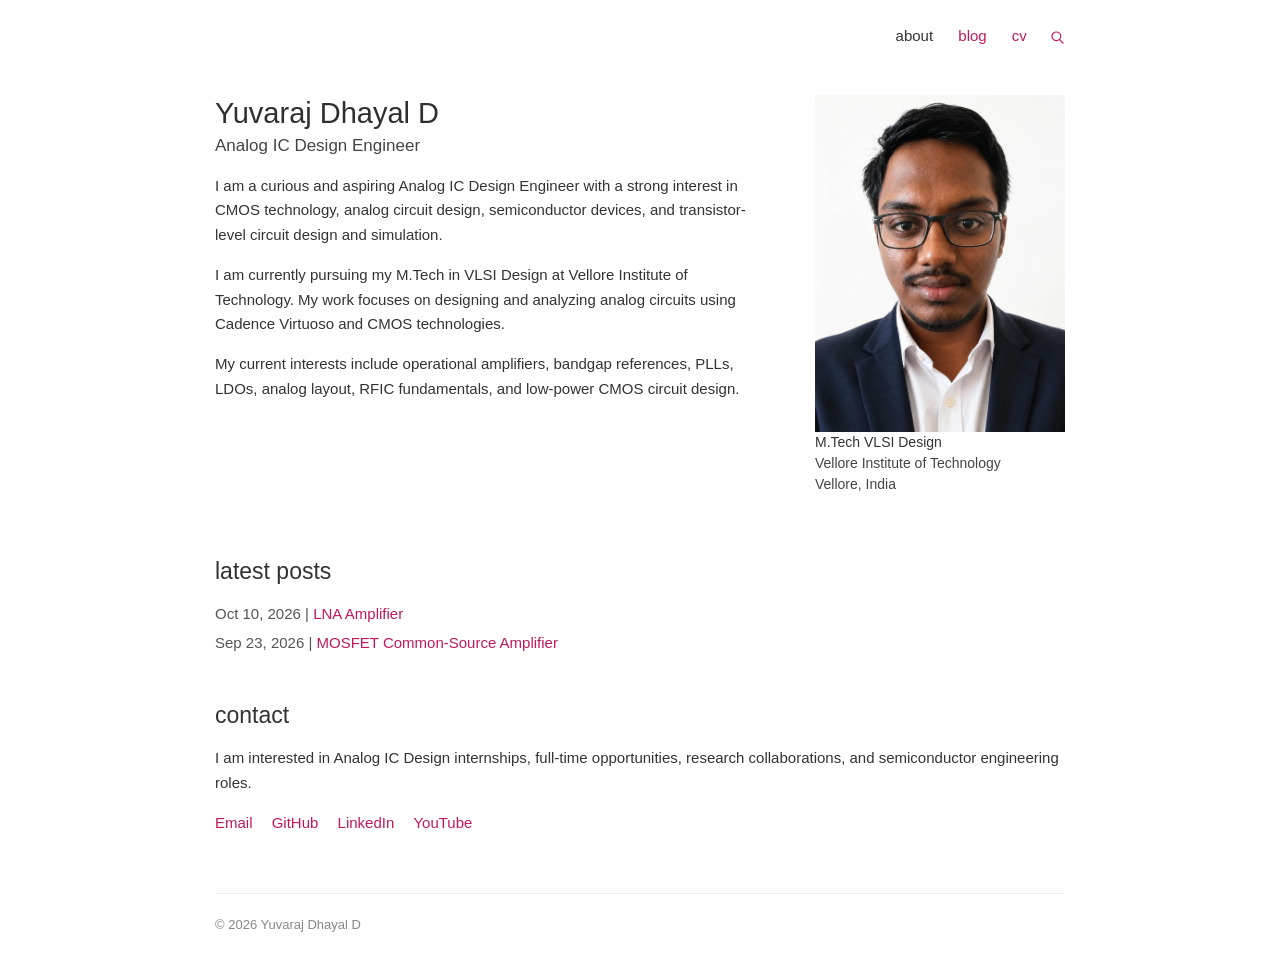
==== index.html @ 7094dd0a "Update link to LNA Amplifier page" ====
<!doctype html>
<html lang="en">

<head>
  <meta charset="UTF-8">
  <meta name="viewport" content="width=device-width, initial-scale=1">

  <title>Yuvaraj Dhayal D</title>

  <link rel="stylesheet" href="style.css">
</head>

<body>

  <!-- =========================
       HEADER
       ========================= -->

  <header class="site-header">

    <nav>
      <a class="active" href="index.html">about</a>

      <a href="blog.html">blog</a>

      <a href="Yuvaraj_Dhayal_Resume.pdf" target="_blank">
        cv
      </a>

      <a
        class="search-icon"
        href="./search.html"
        aria-label="Search"
        title="Search"
      >
        <svg
          viewBox="0 0 24 24"
          fill="none"
          stroke="currentColor"
          stroke-width="1.8"
          stroke-linecap="round"
        >
          <circle cx="11" cy="11" r="6.5"></circle>
          <path d="M16 16l5 5"></path>
        </svg>
      </a>

    </nav>

  </header>


  <!-- =========================
       MAIN CONTENT
       ========================= -->

  <main>

    <!-- ABOUT / INTRO -->

    <section class="intro">

      <!-- LEFT COLUMN -->

      <div class="intro-text">

        <h1>Yuvaraj Dhayal D</h1>

        <p class="title">
          Analog IC Design Engineer
        </p>

        <p>
          I am a curious and aspiring Analog IC Design Engineer with a
          strong interest in CMOS technology, analog circuit design,
          semiconductor devices, and transistor-level circuit design
          and simulation.
        </p>

        <p>
          I am currently pursuing my M.Tech in VLSI Design at
          Vellore Institute of Technology. My work focuses on designing
          and analyzing analog circuits using Cadence Virtuoso and
          CMOS technologies.
        </p>

        <p>
          My current interests include operational amplifiers,
          bandgap references, PLLs, LDOs, analog layout,
          RFIC fundamentals, and low-power CMOS circuit design.
        </p>

      </div>


      <!-- RIGHT COLUMN -->

      <aside class="profile">

        <img
          class="profile-photo"
          src="./profile.jpeg"
          alt="Yuvaraj Dhayal D"
        >

        <p class="affiliation">
          <strong>M.Tech VLSI Design</strong><br>
          Vellore Institute of Technology<br>
          Vellore, India
        </p>

      </aside>

    </section>


    <!-- =========================
         LATEST POSTS
         ========================= -->

    <section>

      <h2 class="section-title">
        latest posts
      </h2>
       <div class="posts">

        <div class="post">
          <time>Oct 10, 2026</time>

          <a href="./lna-amplifier.html">
            LNA Amplifier
          </a>
        </div>

      </div>
      <div class="posts">

        <div class="post">
          <time>Sep 23, 2026</time>

          <a href="./commonsource.html">
            MOSFET Common-Source Amplifier
          </a>
        </div>

      </div>

    </section>


    <!-- =========================
         CONTACT
         ========================= -->

    <section class="contact">

      <h2 class="section-title">
        contact
      </h2>

      <p>
        I am interested in Analog IC Design internships,
        full-time opportunities, research collaborations,
        and semiconductor engineering roles.
      </p>

      <p>

        <a href="mailto:YOUR_EMAIL@example.com">
          Email
        </a>

        <a
          href="https://github.com/yugsdhdsj256753"
          target="_blank"
          rel="noopener noreferrer"
        >
          GitHub
        </a>

        <a
          href="https://www.linkedin.com/"
          target="_blank"
          rel="noopener noreferrer"
        >
          LinkedIn
        </a>

        <a
          href="https://www.youtube.com/"
          target="_blank"
          rel="noopener noreferrer"
        >
          YouTube
        </a>

      </p>

    </section>

  </main>


  <!-- =========================
       FOOTER
       ========================= -->

  <footer>
    © 2026 Yuvaraj Dhayal D
  </footer>

</body>

</html>
---- style.css ----
* {
  box-sizing: border-box;
}

html {
  font-size: 16px;
  -webkit-font-smoothing: antialiased;
  text-rendering: optimizeLegibility;
}

body {
  margin: 0;
  padding: 0;
  background: #fff;
  color: #333;
  font-family: "Helvetica Neue", Helvetica, Arial, sans-serif;
  font-size: 15px;
  line-height: 1.65;
  font-weight: 400;
  overflow-x: hidden;
}

/* =========================
   MAIN PAGE WIDTH
   ========================= */

.site-header,
main,
footer {
  width: 850px;
  max-width: calc(100% - 50px);
  margin-left: auto;
  margin-right: auto;
}

/* =========================
   HEADER / NAVIGATION
   ========================= */

.site-header {
  padding-top: 24px;
}

nav {
  text-align: right;
}

nav a {
  color: #c2185b;
  text-decoration: none;
  margin-left: 21px;
  font-size: 15px;
  font-weight: 400;
}

nav a:hover {
  text-decoration: underline;
}

nav a.active {
  color: #333;
}

/* =========================
   MAIN CONTENT
   ========================= */

main {
  margin-top: 46px;
  margin-bottom: 58px;
}

/* =========================
   INTRO / ABOUT SECTION
   ========================= */

.intro {
  display: grid;
  grid-template-columns: minmax(0, 1fr) 250px;
  gap: 45px;
  align-items: start;
  width: 100%;
}

.intro > * {
  min-width: 0;
}

/* =========================
   HEADINGS
   ========================= */

h1 {
  margin: 0 0 3px;
  color: #2f2f2f;
  font-size: 29px;
  line-height: 1.25;
  font-weight: 400;
  letter-spacing: 0;
}

.title {
  margin: 0 0 23px;
  color: #444;
  font-size: 17px;
  line-height: 1.45;
  font-weight: 400;
}

.intro p {
  margin: 0 0 15px;
}

/* =========================
   PROFILE PHOTO
   ========================= */

.profile-photo {
  width: 250px;
  max-width: 100%;
  height: auto;
  display: block;
  object-fit: contain;
}

/* =========================
   AFFILIATION
   ========================= */

.affiliation {
  margin: 12px 0 0;
  color: #444;
  font-size: 14px;
  line-height: 1.5;
  font-weight: 400;
}

.affiliation strong {
  color: #333;
  font-weight: 400;
}

/* =========================
   SECTION TITLES
   ========================= */

.section-title {
  margin: 47px 0 15px;
  color: #333;
  font-size: 23px;
  line-height: 1.3;
  font-weight: 400;
}

/* =========================
   POSTS
   ========================= */

.posts {
  margin-top: 0;
}

.post {
  display: block;
  margin-bottom: 6px;
  font-size: 15px;
  line-height: 1.55;
  font-weight: 400;
}

.post time {
  color: #555;
  font-weight: 400;
}

.post time::after {
  content: "  |  ";
}

.post a {
  color: #c2185b;
  text-decoration: none;
  font-weight: 400;
}

.post a:hover {
  text-decoration: underline;
}

/* =========================
   CONTACT
   ========================= */

.contact p {
  margin-bottom: 14px;
}

.contact a {
  color: #c2185b;
  text-decoration: none;
  margin-right: 15px;
  font-weight: 400;
}

.contact a:hover {
  text-decoration: underline;
}

/* =========================
   FOOTER
   ========================= */

footer {
  padding: 20px 0 30px;
  border-top: 1px solid #eee;
  color: #888;
  font-size: 13px;
  font-weight: 400;
}

/* =========================
   BLOG ARTICLES
   ========================= */

article {
  margin: 34px 0;
}

article h2 {
  font-size: 21px;
  line-height: 1.35;
  font-weight: 400;
  color: #333;
  margin: 0 0 3px;
}

article .date {
  font-size: 13px;
  color: #777;
  margin-bottom: 12px;
}

article a {
  color: #c2185b;
}

/* =========================
   SEARCH
   ========================= */

.search-wrap {
  display: inline-block;
  margin-left: 18px;
  position: relative;
  vertical-align: middle;
}

.search-button {
  border: 0;
  background: none;
  padding: 0;
  cursor: pointer;
  color: #c2185b;
  width: 18px;
  height: 18px;
  display: inline-flex;
  align-items: center;
  justify-content: center;
}

.search-button svg {
  width: 16px;
  height: 16px;
  stroke: currentColor;
}

.search-box {
  display: none;
  position: absolute;
  right: 0;
  top: 28px;
  width: 230px;
  background: #fff;
  border: 1px solid #ddd;
  padding: 8px;
  z-index: 20;
}

.search-box.open {
  display: flex;
  gap: 6px;
}

.search-box input {
  width: 100%;
  border: 1px solid #ccc;
  padding: 6px 8px;
  font: 400 14px "Helvetica Neue", Helvetica, Arial, sans-serif;
  outline: none;
}

.search-box input:focus {
  border-color: #c2185b;
}

.search-result {
  margin-top: 8px;
  font-size: 13px;
  line-height: 1.4;
}

.search-result a {
  color: #c2185b;
  text-decoration: none;
}

.search-result a:hover {
  text-decoration: underline;
}

.search-icon {
  display: inline-flex;
  vertical-align: middle;
  margin-left: 18px;
  color: #c2185b;
  text-decoration: none;
}

.search-icon svg {
  width: 16px;
  height: 16px;
}

.search-page h1 {
  font-weight: 400;
}

.search-form {
  display: flex;
  gap: 8px;
  margin: 22px 0 28px;
}

.search-form input {
  flex: 1;
  max-width: 520px;
  padding: 9px 11px;
  border: 1px solid #ccc;
  font: 400 15px "Helvetica Neue", Helvetica, Arial, sans-serif;
  outline: none;
}

.search-form input:focus {
  border-color: #c2185b;
}

.search-form button {
  padding: 9px 15px;
  border: 0;
  background: #c2185b;
  color: #fff;
  font: 400 15px "Helvetica Neue", Helvetica, Arial, sans-serif;
  cursor: pointer;
}

.search-results {
  max-width: 720px;
}

.search-item {
  margin: 0 0 18px;
}

.search-item a {
  color: #c2185b;
  text-decoration: none;
  font-size: 16px;
}

.search-item a:hover {
  text-decoration: underline;
}

.search-item p {
  margin: 3px 0 0;
  color: #666;
  font-size: 14px;
}

.search-empty {
  color: #777;
}

/* =========================
   TABLET / SMALL DESKTOP
   ========================= */

@media (max-width: 900px) {

  .site-header,
  main,
  footer {
    width: auto;
    max-width: calc(100% - 40px);
  }

  .intro {
    grid-template-columns: minmax(0, 1fr) 220px;
    gap: 30px;
  }

  .profile-photo {
    width: 220px;
    height: auto;
  }
}

/* =========================
   MOBILE
   ========================= */

@media (max-width: 720px) {

  .site-header,
  main,
  footer {
    width: auto;
    max-width: calc(100% - 32px);
  }

  .site-header {
    padding-top: 20px;
  }

  nav {
    text-align: right;
    white-space: normal;
  }

  nav a {
    margin-left: 14px;
    font-size: 14px;
  }

  main {
    margin-top: 35px;
    margin-bottom: 45px;
  }

  .intro {
    display: grid;
    grid-template-columns: 1fr;
    gap: 25px;
  }

  .profile-photo {
    width: 220px;
    max-width: 100%;
    height: auto;
  }

  h1 {
    font-size: 28px;
  }

  .title {
    font-size: 16px;
  }

  .section-title {
    font-size: 22px;
  }

  .post {
    display: block;
    margin-bottom: 12px;
  }

  .search-form {
    display: flex;
    flex-direction: column;
  }

  .search-form input {
    max-width: 100%;
  }
}

/* =========================
   VERY SMALL PHONES
   ========================= */

@media (max-width: 480px) {

  .site-header,
  main,
  footer {
    max-width: calc(100% - 24px);
  }

  nav {
    text-align: left;
  }

  nav a {
    margin-left: 0;
    margin-right: 16px;
  }

  .profile-photo {
    width: 200px;
    height: auto;
  }

  h1 {
    font-size: 26px;
  }
  .diagram {
    text-align: center;
    margin: 20px 0;
}

.diagram img {
    max-width: 100%;
    width: 500px;
    height: auto;
    display: inline-block;
}

  .section-title {
    font-size: 21px;
  }
}
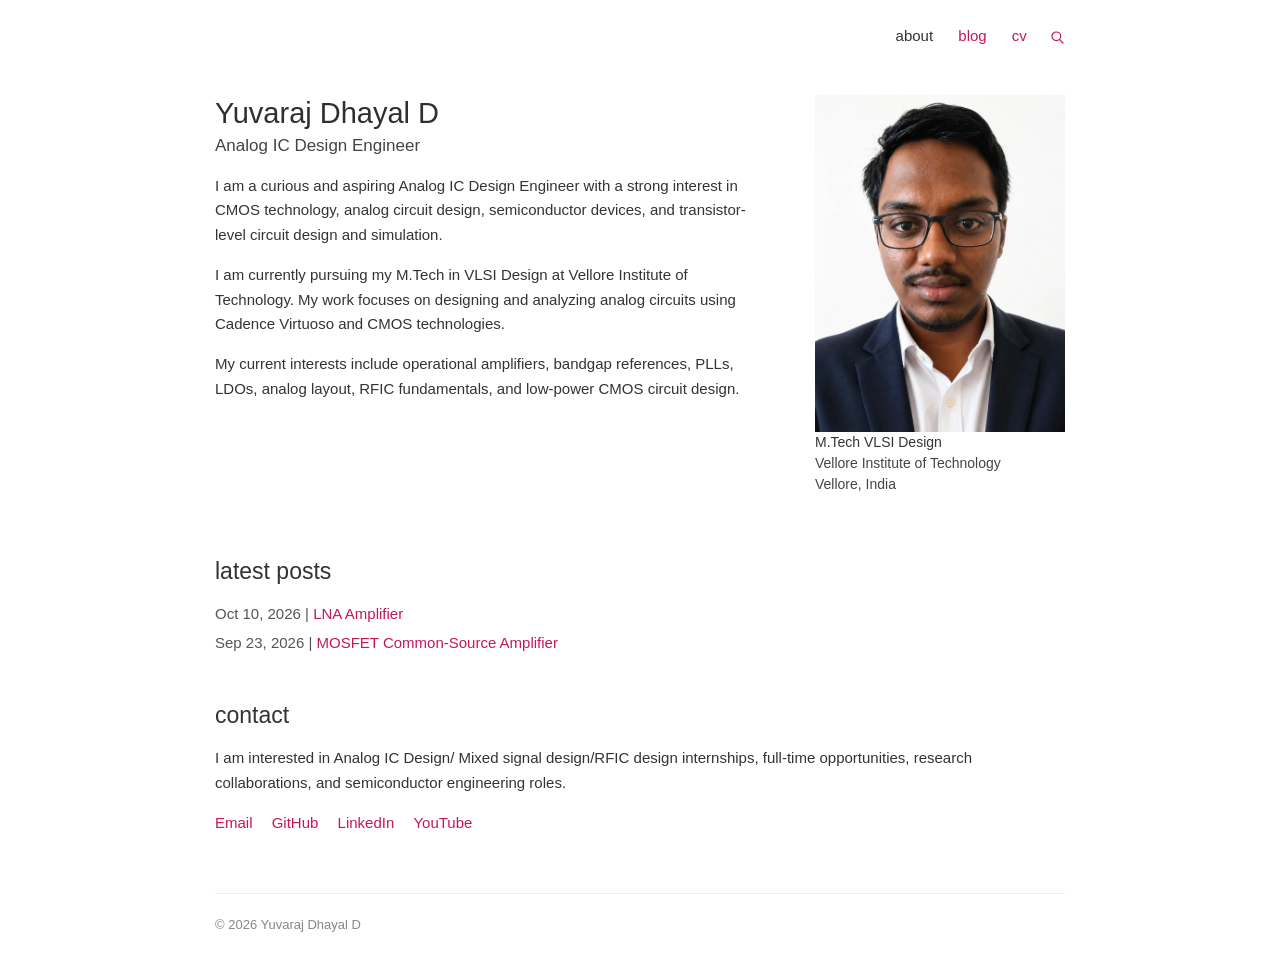
==== commit 1fb50121: "Update index.html" ====
--- a/index.html
+++ b/index.html
@@ -128,7 +128,7 @@
         <div class="post">
           <time>Oct 10, 2026</time>
 
-          <a href="./lna-amplifier.html">
+          <a href="./lna-amplifier-detailed.html">
             LNA Amplifier
           </a>
         </div>
@@ -160,7 +160,7 @@
       </h2>
 
       <p>
-        I am interested in Analog IC Design internships,
+        I am interested in Analog IC Design/ Mixed signal design/RFIC design internships,
         full-time opportunities, research collaborations,
         and semiconductor engineering roles.
       </p>
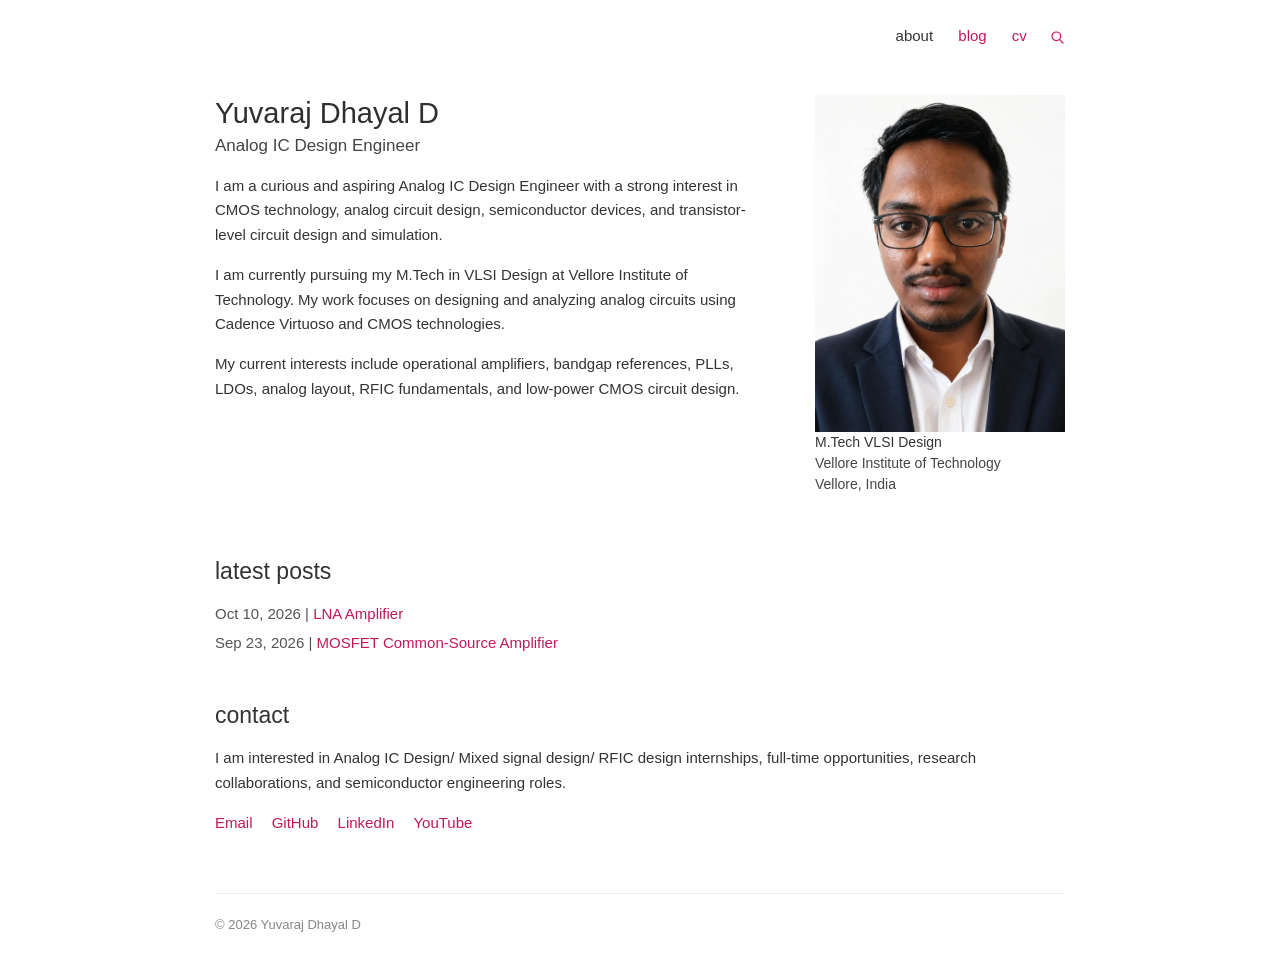
==== commit 5c012c0f: "Update index.html" ====
--- a/index.html
+++ b/index.html
@@ -160,7 +160,7 @@
       </h2>
 
       <p>
-        I am interested in Analog IC Design/ Mixed signal design/RFIC design internships,
+        I am interested in Analog IC Design/ Mixed signal design/ RFIC design internships,
         full-time opportunities, research collaborations,
         and semiconductor engineering roles.
       </p>
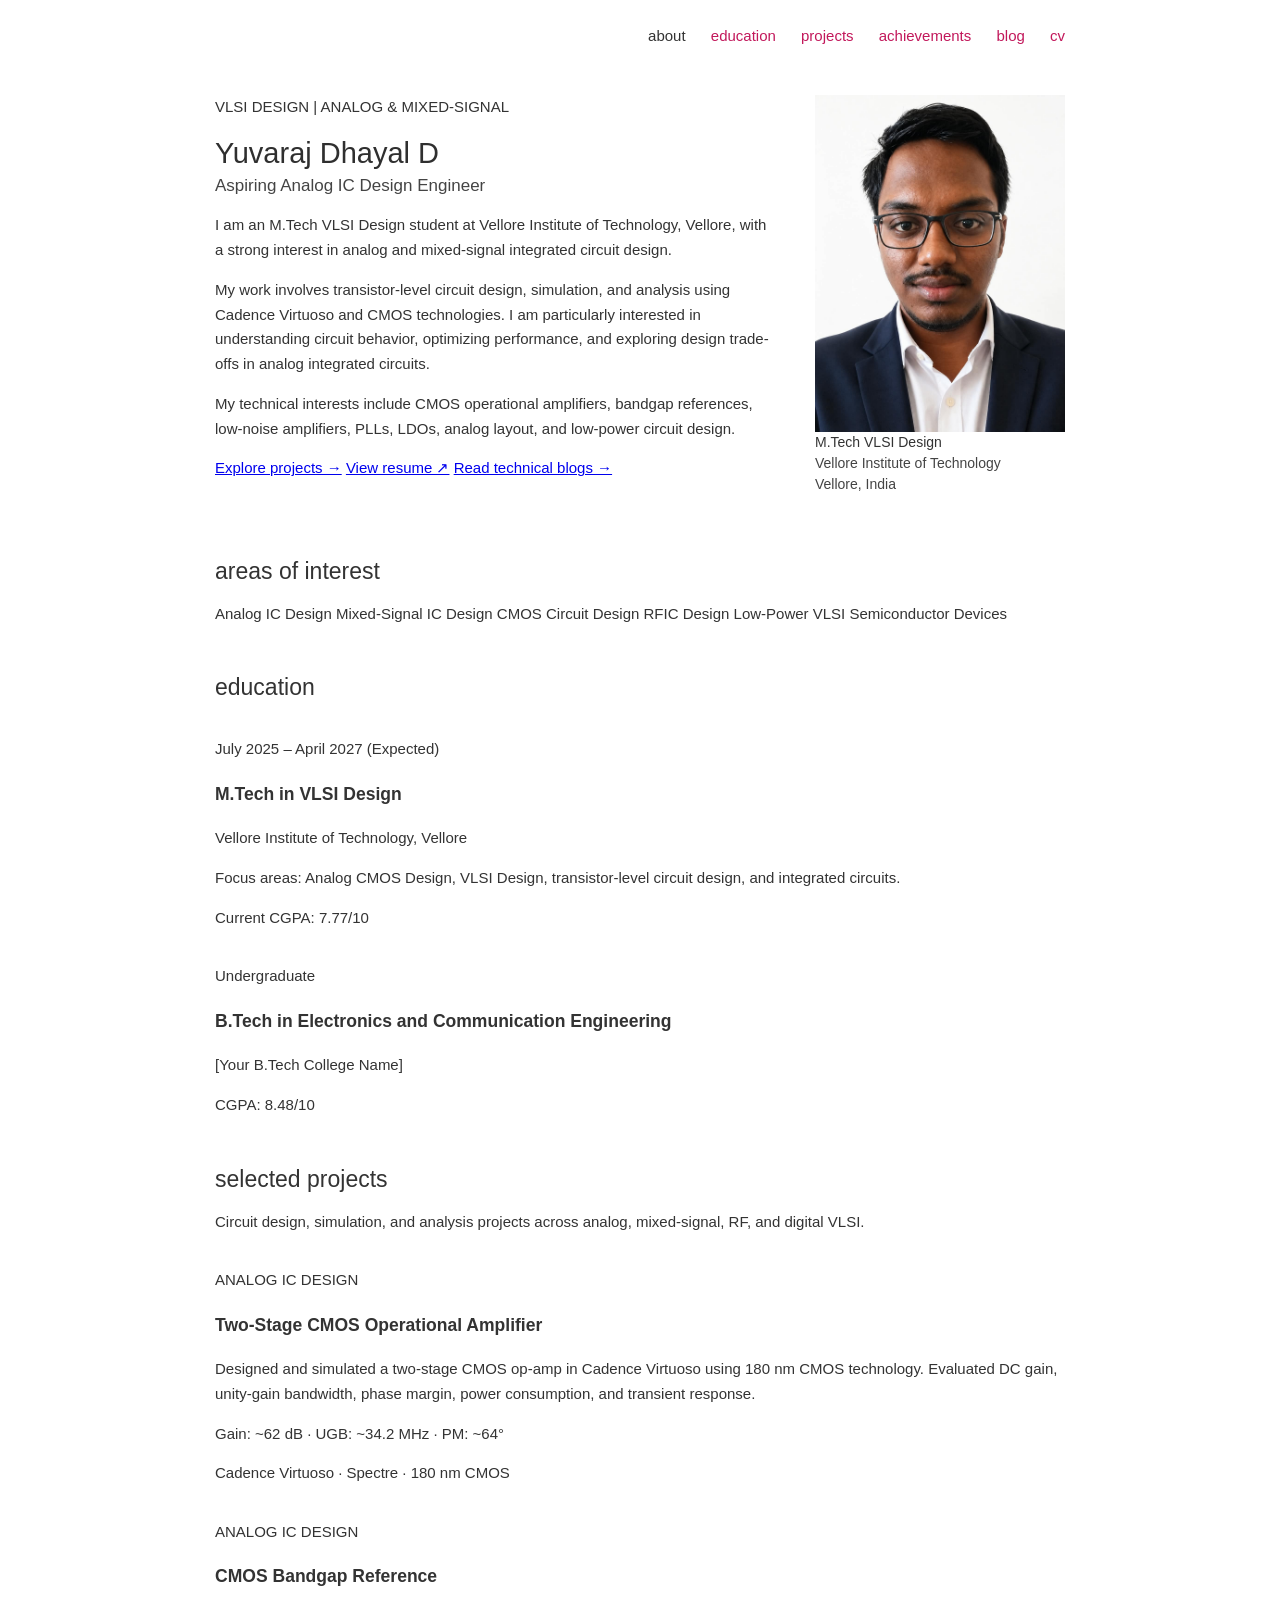
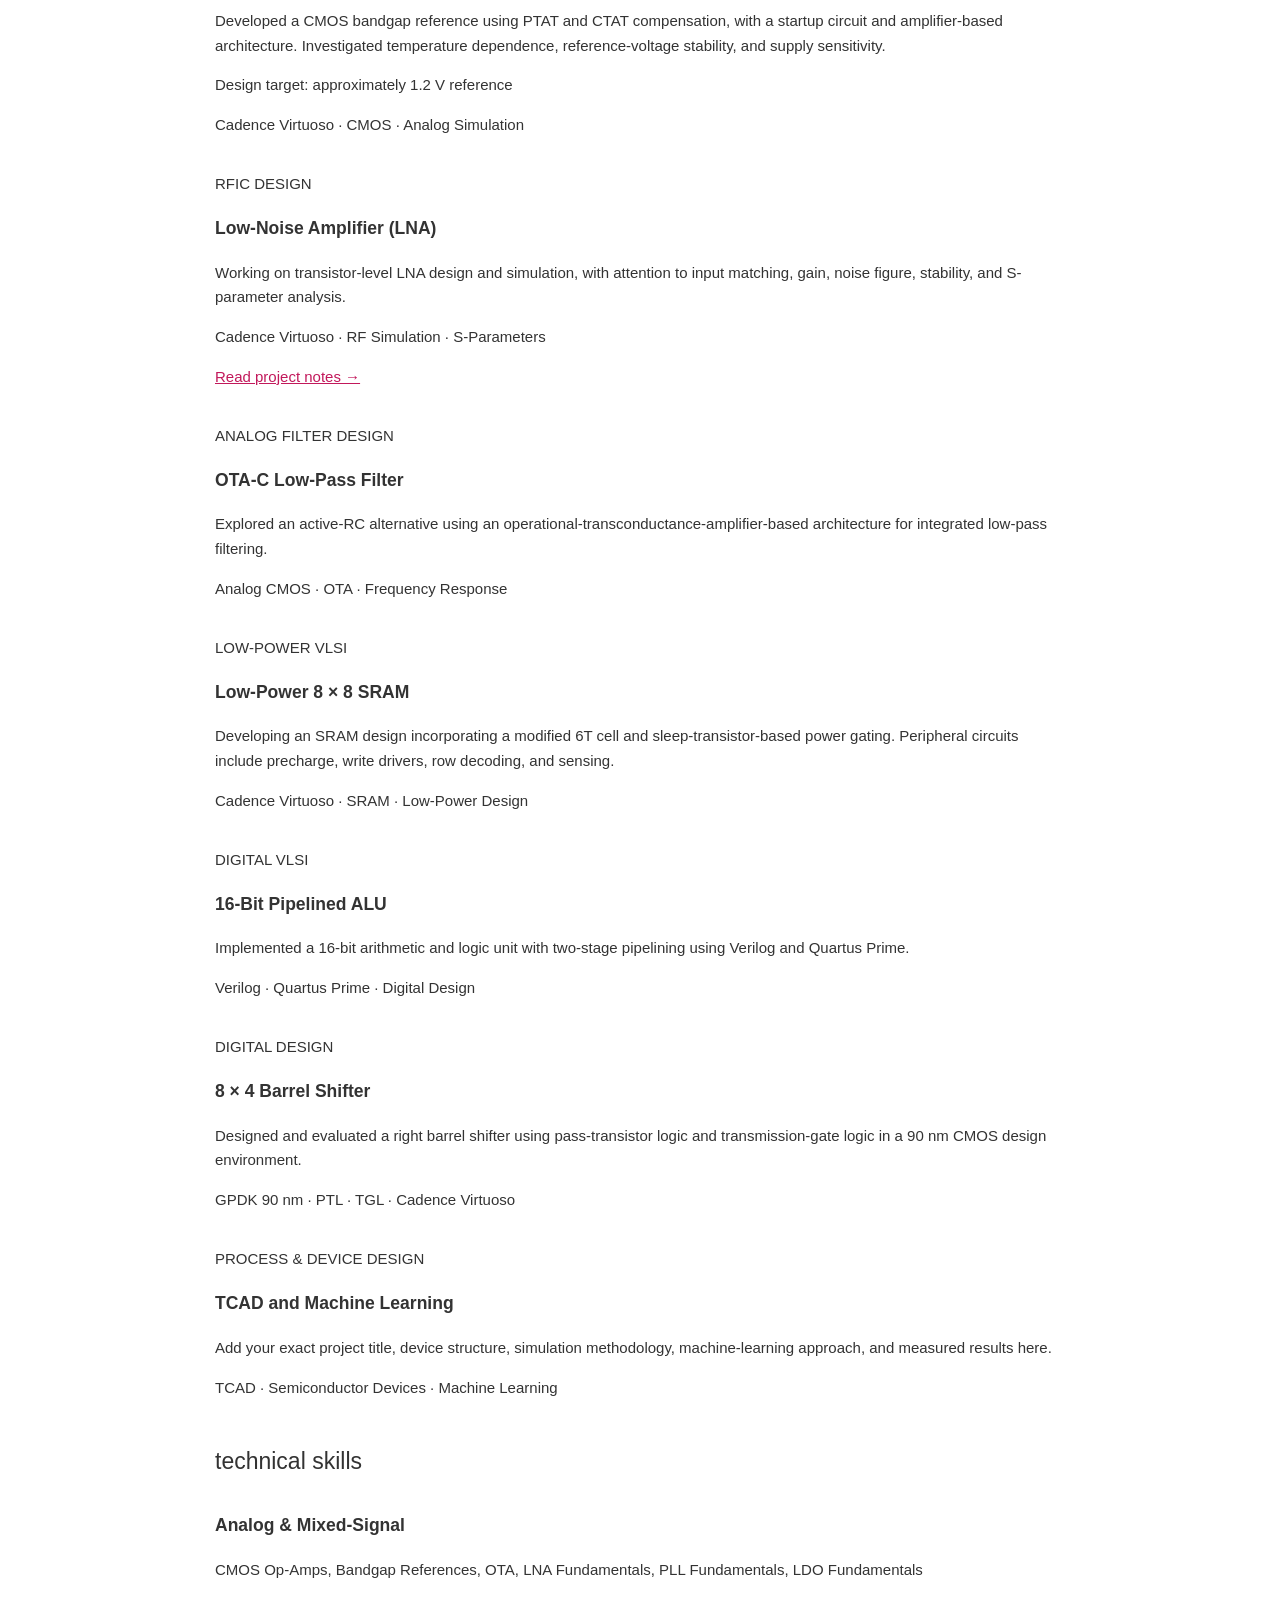
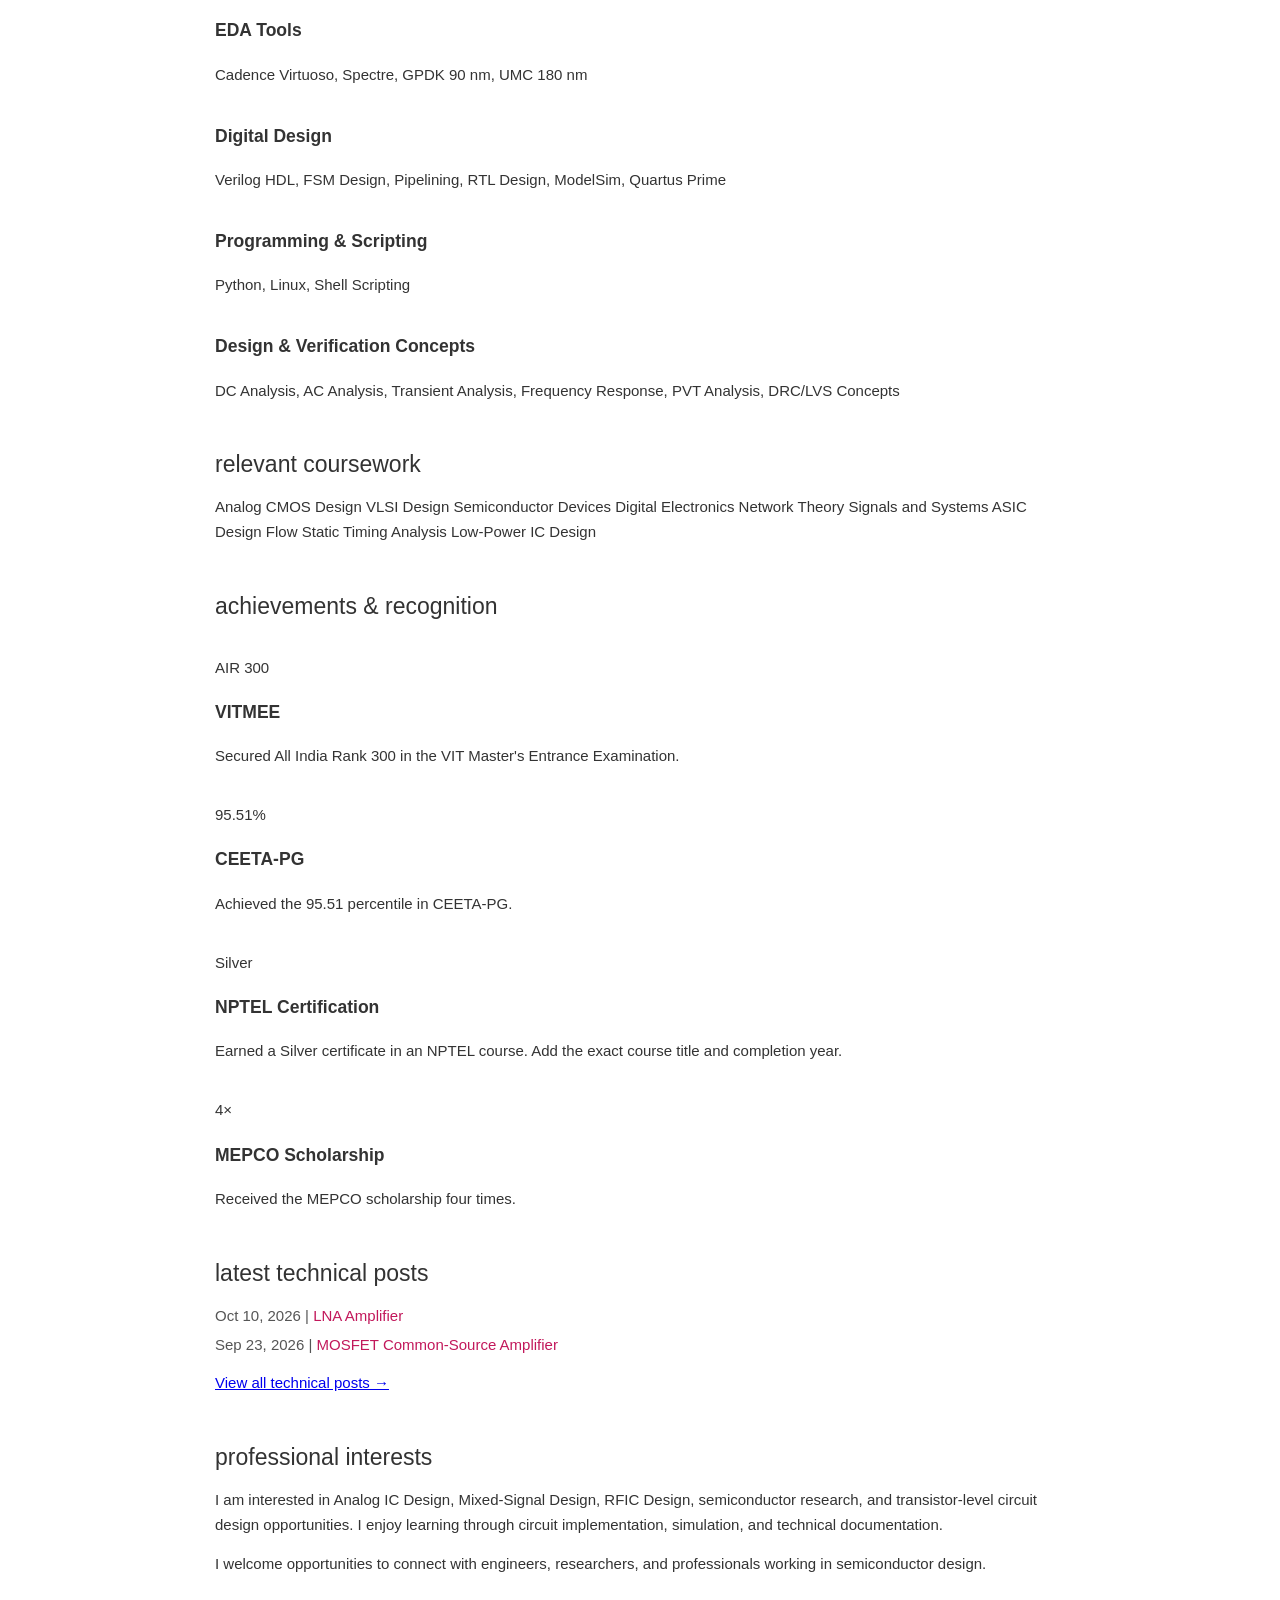
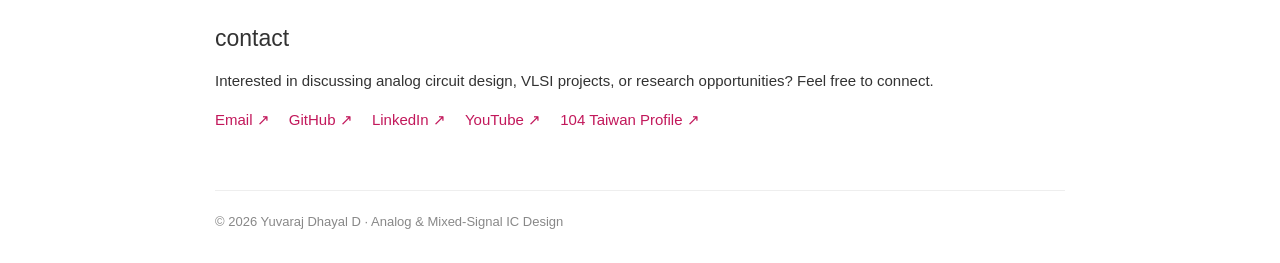
==== commit bde95b03: "Update index.html" ====
--- a/index.html
+++ b/index.html
@@ -1,3 +1,4 @@
+
 <!doctype html>
 <html lang="en">
 
@@ -5,211 +6,466 @@
   <meta charset="UTF-8">
   <meta name="viewport" content="width=device-width, initial-scale=1">
 
-  <title>Yuvaraj Dhayal D</title>
-
+  <meta name="description"
+    content="Yuvaraj Dhayal D - M.Tech VLSI Design student focused on Analog IC Design, CMOS circuits, Mixed-Signal Design and RFIC.">
+
+  <meta name="keywords"
+    content="Analog IC Design, VLSI, Cadence Virtuoso, CMOS, Mixed Signal, RFIC, Yuvaraj Dhayal D">
+
+  <title>Yuvaraj Dhayal D | Analog IC Design</title>
   <link rel="stylesheet" href="style.css">
 </head>
 
 <body>
 
-  <!-- =========================
-       HEADER
-       ========================= -->
-
   <header class="site-header">
-
     <nav>
-      <a class="active" href="index.html">about</a>
-
+      <a class="active" href="#about">about</a>
+      <a href="#education">education</a>
+      <a href="#projects">projects</a>
+      <a href="#achievements">achievements</a>
       <a href="blog.html">blog</a>
-
-      <a href="Yuvaraj_Dhayal_Resume.pdf" target="_blank">
-        cv
-      </a>
-
-      <a
-        class="search-icon"
-        href="./search.html"
-        aria-label="Search"
-        title="Search"
-      >
-        <svg
-          viewBox="0 0 24 24"
-          fill="none"
-          stroke="currentColor"
-          stroke-width="1.8"
-          stroke-linecap="round"
-        >
-          <circle cx="11" cy="11" r="6.5"></circle>
-          <path d="M16 16l5 5"></path>
-        </svg>
-      </a>
-
+      <a href="Yuvaraj_Dhayal_Resume.pdf" target="_blank"
+         rel="noopener noreferrer">cv</a>
     </nav>
-
   </header>
 
-
-  <!-- =========================
-       MAIN CONTENT
-       ========================= -->
-
   <main>
 
-    <!-- ABOUT / INTRO -->
-
-    <section class="intro">
-
-      <!-- LEFT COLUMN -->
+    <!-- ABOUT -->
+    <section class="intro" id="about">
 
       <div class="intro-text">
+        <p class="eyebrow">VLSI DESIGN | ANALOG & MIXED-SIGNAL</p>
 
         <h1>Yuvaraj Dhayal D</h1>
 
-        <p class="title">
-          Analog IC Design Engineer
+        <p class="title">Aspiring Analog IC Design Engineer</p>
+
+        <p>
+          I am an M.Tech VLSI Design student at Vellore Institute of
+          Technology, Vellore, with a strong interest in analog and
+          mixed-signal integrated circuit design.
         </p>
 
         <p>
-          I am a curious and aspiring Analog IC Design Engineer with a
-          strong interest in CMOS technology, analog circuit design,
-          semiconductor devices, and transistor-level circuit design
-          and simulation.
+          My work involves transistor-level circuit design, simulation,
+          and analysis using Cadence Virtuoso and CMOS technologies.
+          I am particularly interested in understanding circuit
+          behavior, optimizing performance, and exploring design
+          trade-offs in analog integrated circuits.
         </p>
 
         <p>
-          I am currently pursuing my M.Tech in VLSI Design at
-          Vellore Institute of Technology. My work focuses on designing
-          and analyzing analog circuits using Cadence Virtuoso and
-          CMOS technologies.
+          My technical interests include CMOS operational amplifiers,
+          bandgap references, low-noise amplifiers, PLLs, LDOs,
+          analog layout, and low-power circuit design.
         </p>
 
-        <p>
-          My current interests include operational amplifiers,
-          bandgap references, PLLs, LDOs, analog layout,
-          RFIC fundamentals, and low-power CMOS circuit design.
-        </p>
-
-      </div>
-
-
-      <!-- RIGHT COLUMN -->
+        <div class="hero-links">
+          <a href="#projects">Explore projects →</a>
+          <a href="Yuvaraj_Dhayal_Resume.pdf"
+             target="_blank" rel="noopener noreferrer">View resume ↗</a>
+          <a href="blog.html">Read technical blogs →</a>
+        </div>
+      </div>
 
       <aside class="profile">
-
-        <img
-          class="profile-photo"
-          src="./profile.jpeg"
-          alt="Yuvaraj Dhayal D"
-        >
+        <img class="profile-photo"
+             src="./profile.jpeg"
+             alt="Yuvaraj Dhayal D">
 
         <p class="affiliation">
           <strong>M.Tech VLSI Design</strong><br>
           Vellore Institute of Technology<br>
           Vellore, India
         </p>
-
       </aside>
 
     </section>
 
 
-    <!-- =========================
-         LATEST POSTS
-         ========================= -->
-
-    <section>
-
-      <h2 class="section-title">
-        latest posts
-      </h2>
-       <div class="posts">
-
+    <!-- TECHNICAL INTERESTS -->
+    <section id="interests">
+      <h2 class="section-title">areas of interest</h2>
+
+      <div class="tag-list">
+        <span>Analog IC Design</span>
+        <span>Mixed-Signal IC Design</span>
+        <span>CMOS Circuit Design</span>
+        <span>RFIC Design</span>
+        <span>Low-Power VLSI</span>
+        <span>Semiconductor Devices</span>
+      </div>
+    </section>
+
+
+    <!-- EDUCATION -->
+    <section id="education">
+      <h2 class="section-title">education</h2>
+
+      <div class="timeline">
+
+        <article class="timeline-item">
+          <p class="item-date">July 2025 – April 2027 (Expected)</p>
+          <h3>M.Tech in VLSI Design</h3>
+          <p class="institution">
+            Vellore Institute of Technology, Vellore
+          </p>
+          <p>
+            Focus areas: Analog CMOS Design, VLSI Design,
+            transistor-level circuit design, and integrated circuits.
+          </p>
+          <p class="result">Current CGPA: 7.77/10</p>
+        </article>
+
+        <article class="timeline-item">
+          <p class="item-date">Undergraduate</p>
+          <h3>B.Tech in Electronics and Communication Engineering</h3>
+          <p class="institution">[Your B.Tech College Name]</p>
+          <p class="result">CGPA: 8.48/10</p>
+        </article>
+
+      </div>
+    </section>
+
+
+    <!-- PROJECTS -->
+    <section id="projects">
+      <h2 class="section-title">selected projects</h2>
+
+      <p class="section-intro">
+        Circuit design, simulation, and analysis projects across
+        analog, mixed-signal, RF, and digital VLSI.
+      </p>
+
+      <div class="project-grid">
+
+        <article class="project-card">
+          <p class="project-category">ANALOG IC DESIGN</p>
+          <h3>Two-Stage CMOS Operational Amplifier</h3>
+          <p>
+            Designed and simulated a two-stage CMOS op-amp in
+            Cadence Virtuoso using 180 nm CMOS technology.
+            Evaluated DC gain, unity-gain bandwidth, phase margin,
+            power consumption, and transient response.
+          </p>
+          <p class="metrics">
+            Gain: ~62 dB · UGB: ~34.2 MHz · PM: ~64°
+          </p>
+          <p class="tech-stack">
+            Cadence Virtuoso · Spectre · 180 nm CMOS
+          </p>
+          <!-- Add your public project repository link here -->
+          <!-- <a href="YOUR_OPAMP_GITHUB_URL">View project →</a> -->
+        </article>
+
+        <article class="project-card">
+          <p class="project-category">ANALOG IC DESIGN</p>
+          <h3>CMOS Bandgap Reference</h3>
+          <p>
+            Developed a CMOS bandgap reference using PTAT and CTAT
+            compensation, with a startup circuit and amplifier-based
+            architecture. Investigated temperature dependence,
+            reference-voltage stability, and supply sensitivity.
+          </p>
+          <p class="metrics">
+            Design target: approximately 1.2 V reference
+          </p>
+          <p class="tech-stack">
+            Cadence Virtuoso · CMOS · Analog Simulation
+          </p>
+        </article>
+
+        <article class="project-card">
+          <p class="project-category">RFIC DESIGN</p>
+          <h3>Low-Noise Amplifier (LNA)</h3>
+          <p>
+            Working on transistor-level LNA design and simulation,
+            with attention to input matching, gain, noise figure,
+            stability, and S-parameter analysis.
+          </p>
+          <p class="tech-stack">
+            Cadence Virtuoso · RF Simulation · S-Parameters
+          </p>
+          <a href="./lna-amplifier-detailed.html">
+            Read project notes →
+          </a>
+        </article>
+
+        <article class="project-card">
+          <p class="project-category">ANALOG FILTER DESIGN</p>
+          <h3>OTA-C Low-Pass Filter</h3>
+          <p>
+            Explored an active-RC alternative using an
+            operational-transconductance-amplifier-based architecture
+            for integrated low-pass filtering.
+          </p>
+          <p class="tech-stack">
+            Analog CMOS · OTA · Frequency Response
+          </p>
+        </article>
+
+        <article class="project-card">
+          <p class="project-category">LOW-POWER VLSI</p>
+          <h3>Low-Power 8 × 8 SRAM</h3>
+          <p>
+            Developing an SRAM design incorporating a modified
+            6T cell and sleep-transistor-based power gating.
+            Peripheral circuits include precharge, write drivers,
+            row decoding, and sensing.
+          </p>
+          <p class="tech-stack">
+            Cadence Virtuoso · SRAM · Low-Power Design
+          </p>
+        </article>
+
+        <article class="project-card">
+          <p class="project-category">DIGITAL VLSI</p>
+          <h3>16-Bit Pipelined ALU</h3>
+          <p>
+            Implemented a 16-bit arithmetic and logic unit with
+            two-stage pipelining using Verilog and Quartus Prime.
+          </p>
+          <p class="tech-stack">
+            Verilog · Quartus Prime · Digital Design
+          </p>
+        </article>
+
+        <article class="project-card">
+          <p class="project-category">DIGITAL DESIGN</p>
+          <h3>8 × 4 Barrel Shifter</h3>
+          <p>
+            Designed and evaluated a right barrel shifter using
+            pass-transistor logic and transmission-gate logic
+            in a 90 nm CMOS design environment.
+          </p>
+          <p class="tech-stack">
+            GPDK 90 nm · PTL · TGL · Cadence Virtuoso
+          </p>
+        </article>
+
+        <article class="project-card">
+          <p class="project-category">PROCESS & DEVICE DESIGN</p>
+          <h3>TCAD and Machine Learning</h3>
+          <p>
+            Add your exact project title, device structure,
+            simulation methodology, machine-learning approach,
+            and measured results here.
+          </p>
+          <p class="tech-stack">
+            TCAD · Semiconductor Devices · Machine Learning
+          </p>
+        </article>
+
+      </div>
+    </section>
+
+
+    <!-- TECHNICAL SKILLS -->
+    <section id="skills">
+      <h2 class="section-title">technical skills</h2>
+
+      <div class="skill-grid">
+
+        <article class="skill-item">
+          <h3>Analog & Mixed-Signal</h3>
+          <p>
+            CMOS Op-Amps, Bandgap References, OTA,
+            LNA Fundamentals, PLL Fundamentals, LDO Fundamentals
+          </p>
+        </article>
+
+        <article class="skill-item">
+          <h3>EDA Tools</h3>
+          <p>
+            Cadence Virtuoso, Spectre, GPDK 90 nm,
+            UMC 180 nm
+          </p>
+        </article>
+
+        <article class="skill-item">
+          <h3>Digital Design</h3>
+          <p>
+            Verilog HDL, FSM Design, Pipelining,
+            RTL Design, ModelSim, Quartus Prime
+          </p>
+        </article>
+
+        <article class="skill-item">
+          <h3>Programming & Scripting</h3>
+          <p>
+            Python, Linux, Shell Scripting
+          </p>
+        </article>
+
+        <article class="skill-item">
+          <h3>Design & Verification Concepts</h3>
+          <p>
+            DC Analysis, AC Analysis, Transient Analysis,
+            Frequency Response, PVT Analysis,
+            DRC/LVS Concepts
+          </p>
+        </article>
+
+      </div>
+    </section>
+
+
+    <!-- COURSEWORK -->
+    <section id="coursework">
+      <h2 class="section-title">relevant coursework</h2>
+
+      <div class="tag-list">
+        <span>Analog CMOS Design</span>
+        <span>VLSI Design</span>
+        <span>Semiconductor Devices</span>
+        <span>Digital Electronics</span>
+        <span>Network Theory</span>
+        <span>Signals and Systems</span>
+        <span>ASIC Design Flow</span>
+        <span>Static Timing Analysis</span>
+        <span>Low-Power IC Design</span>
+      </div>
+    </section>
+
+
+    <!-- ACHIEVEMENTS -->
+    <section id="achievements">
+      <h2 class="section-title">achievements & recognition</h2>
+
+      <div class="achievement-list">
+
+        <article class="achievement">
+          <p class="achievement-number">AIR 300</p>
+          <div>
+            <h3>VITMEE</h3>
+            <p>
+              Secured All India Rank 300 in the VIT Master's
+              Entrance Examination.
+            </p>
+          </div>
+        </article>
+
+        <article class="achievement">
+          <p class="achievement-number">95.51%</p>
+          <div>
+            <h3>CEETA-PG</h3>
+            <p>
+              Achieved the 95.51 percentile in CEETA-PG.
+            </p>
+          </div>
+        </article>
+
+        <article class="achievement">
+          <p class="achievement-number">Silver</p>
+          <div>
+            <h3>NPTEL Certification</h3>
+            <p>
+              Earned a Silver certificate in an NPTEL course.
+              Add the exact course title and completion year.
+            </p>
+          </div>
+        </article>
+
+        <article class="achievement">
+          <p class="achievement-number">4×</p>
+          <div>
+            <h3>MEPCO Scholarship</h3>
+            <p>
+              Received the MEPCO scholarship four times.
+            </p>
+          </div>
+        </article>
+
+      </div>
+    </section>
+
+
+    <!-- TECHNICAL BLOG -->
+    <section id="blog">
+      <h2 class="section-title">latest technical posts</h2>
+
+      <div class="posts">
         <div class="post">
-          <time>Oct 10, 2026</time>
-
+          <time datetime="2026-10-10">Oct 10, 2026</time>
           <a href="./lna-amplifier-detailed.html">
             LNA Amplifier
           </a>
         </div>
 
-      </div>
-      <div class="posts">
-
         <div class="post">
-          <time>Sep 23, 2026</time>
-
+          <time datetime="2026-09-23">Sep 23, 2026</time>
           <a href="./commonsource.html">
             MOSFET Common-Source Amplifier
           </a>
         </div>
-
-      </div>
-
-    </section>
-
-
-    <!-- =========================
-         CONTACT
-         ========================= -->
-
-    <section class="contact">
-
-      <h2 class="section-title">
-        contact
-      </h2>
+      </div>
+
+      <p><a href="blog.html">View all technical posts →</a></p>
+    </section>
+
+
+    <!-- CAREER INTERESTS -->
+    <section id="opportunities">
+      <h2 class="section-title">professional interests</h2>
 
       <p>
-        I am interested in Analog IC Design/ Mixed signal design/ RFIC design internships,
-        full-time opportunities, research collaborations,
-        and semiconductor engineering roles.
+        I am interested in Analog IC Design, Mixed-Signal Design,
+        RFIC Design, semiconductor research, and transistor-level
+        circuit design opportunities. I enjoy learning through
+        circuit implementation, simulation, and technical
+        documentation.
       </p>
 
       <p>
-
-        <a href="mailto:YOUR_EMAIL@example.com">
-          Email
+        I welcome opportunities to connect with engineers,
+        researchers, and professionals working in semiconductor
+        design.
+      </p>
+    </section>
+
+
+    <!-- CONTACT -->
+    <section class="contact" id="contact">
+      <h2 class="section-title">contact</h2>
+
+      <p>
+        Interested in discussing analog circuit design,
+        VLSI projects, or research opportunities? Feel free to connect.
+      </p>
+
+      <div class="contact-links">
+        <a href="mailto:YOUR_EMAIL@example.com">Email ↗</a>
+
+        <a href="https://github.com/yugsdhdsj256753"
+           target="_blank" rel="noopener noreferrer">
+          GitHub ↗
         </a>
 
-        <a
-          href="https://github.com/yugsdhdsj256753"
-          target="_blank"
-          rel="noopener noreferrer"
-        >
-          GitHub
+        <a href="https://www.linkedin.com/"
+           target="_blank" rel="noopener noreferrer">
+          LinkedIn ↗
         </a>
 
-        <a
-          href="https://www.linkedin.com/"
-          target="_blank"
-          rel="noopener noreferrer"
-        >
-          LinkedIn
+        <a href="https://www.youtube.com/"
+           target="_blank" rel="noopener noreferrer">
+          YouTube ↗
         </a>
 
-        <a
-          href="https://www.youtube.com/"
-          target="_blank"
-          rel="noopener noreferrer"
-        >
-          YouTube
+        <!-- Replace with your actual public 104 profile URL -->
+        <a href="YOUR_104_PROFILE_URL"
+           target="_blank" rel="noopener noreferrer">
+          104 Taiwan Profile ↗
         </a>
-
-      </p>
-
+      </div>
     </section>
 
   </main>
 
-
-  <!-- =========================
-       FOOTER
-       ========================= -->
-
   <footer>
-    © 2026 Yuvaraj Dhayal D
+    © 2026 Yuvaraj Dhayal D · Analog & Mixed-Signal IC Design
   </footer>
 
 </body>
-
 </html>
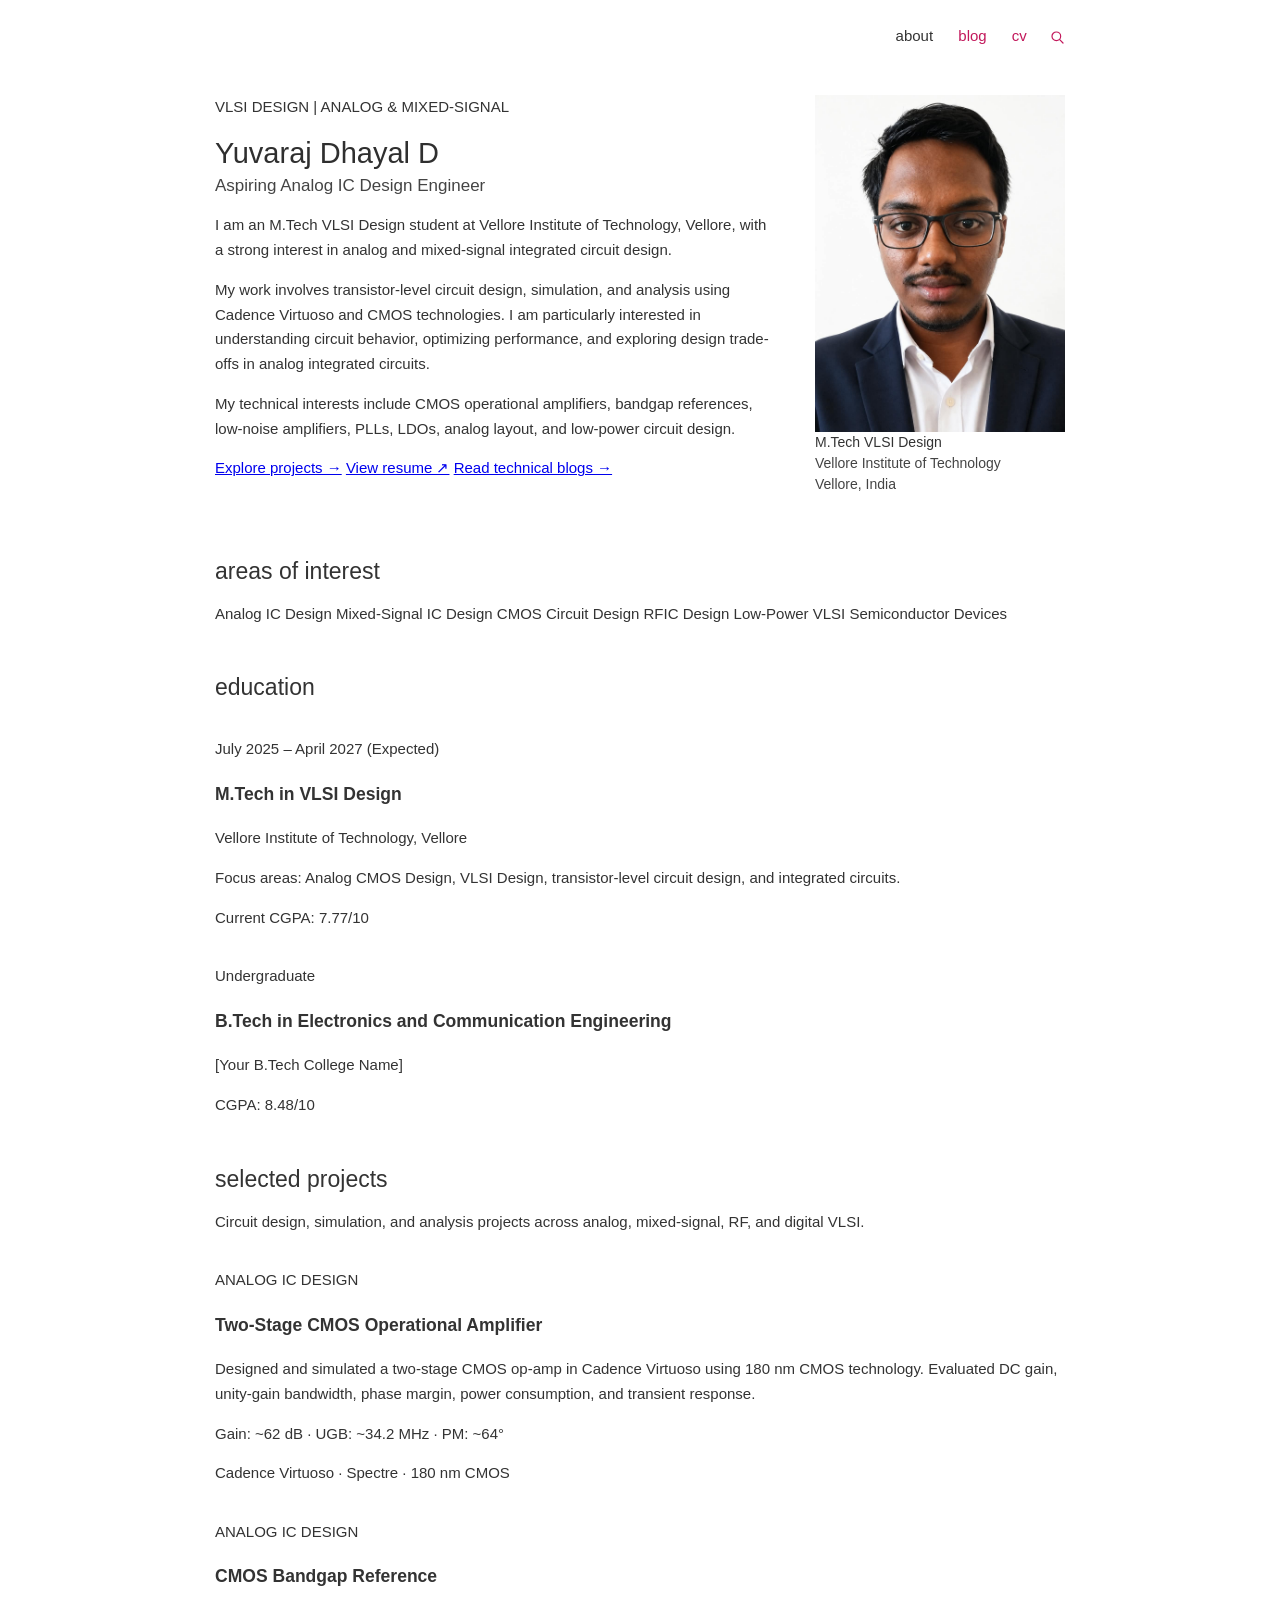
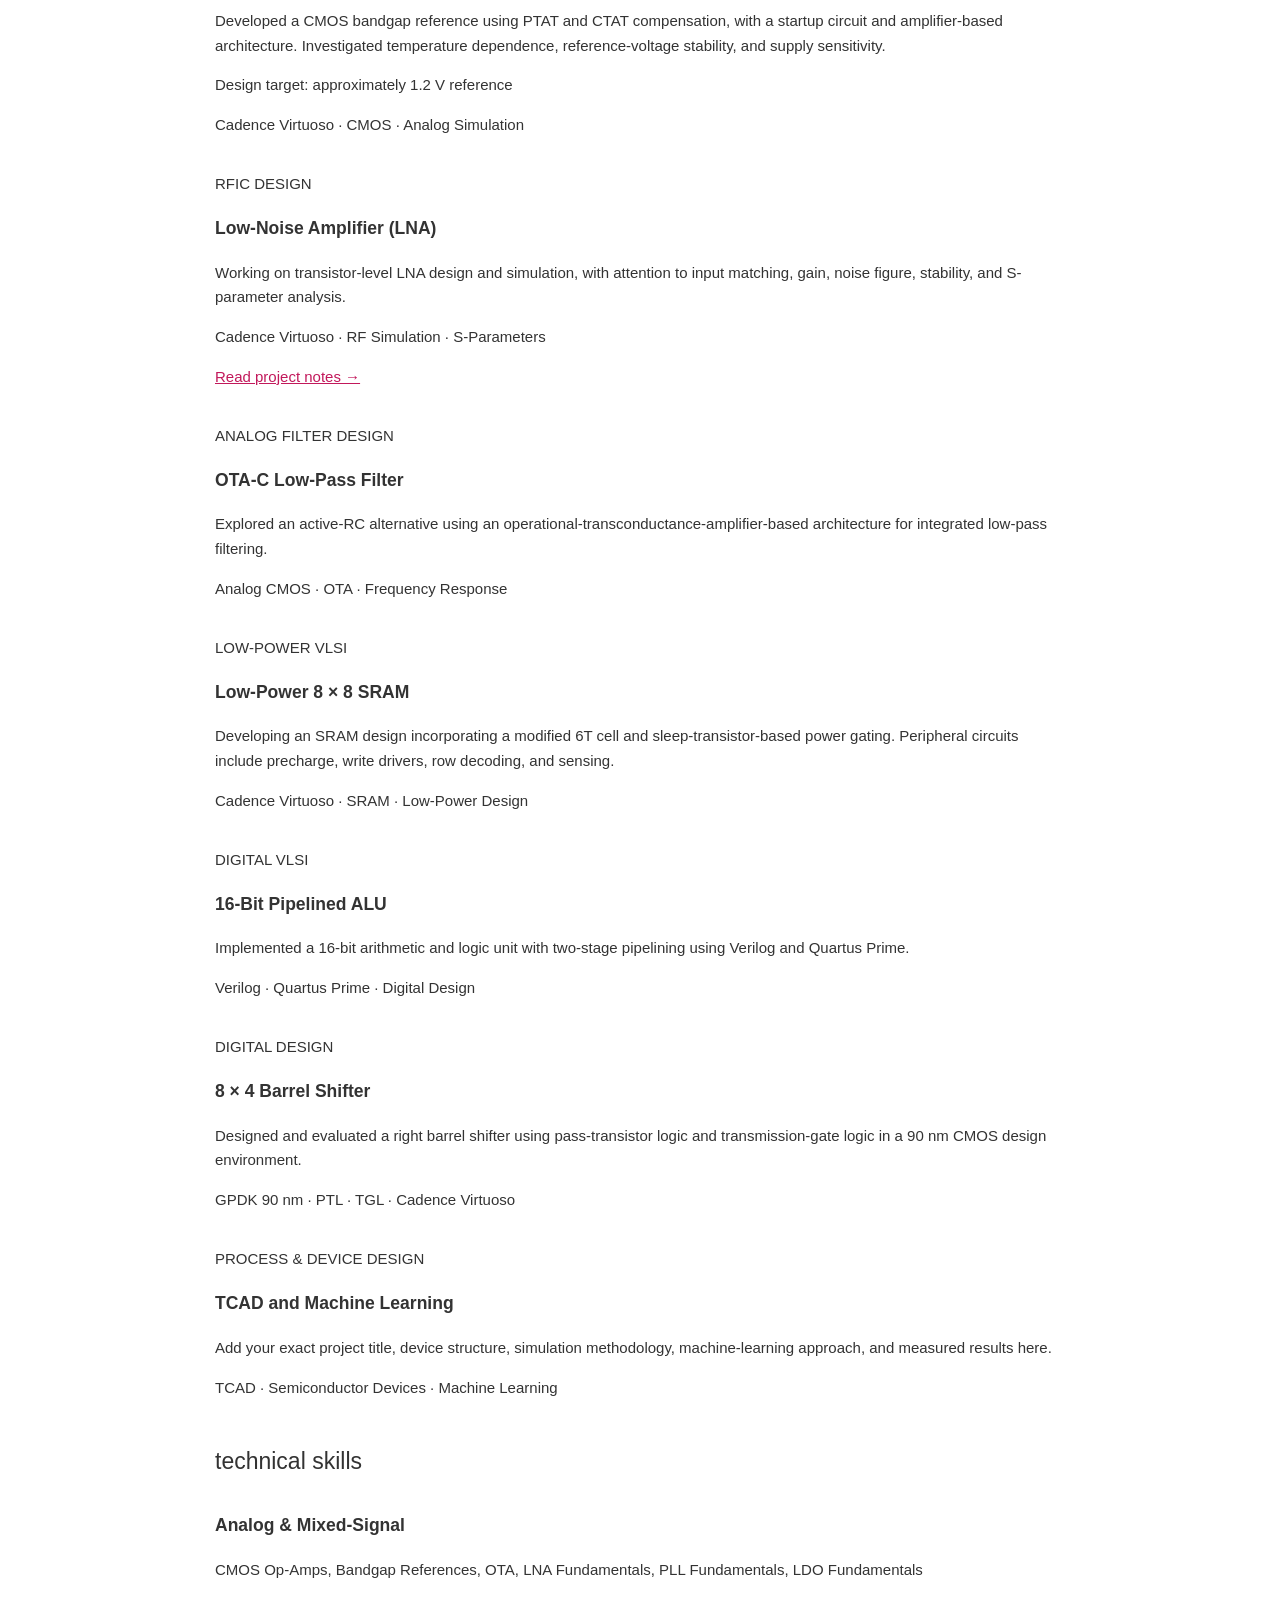
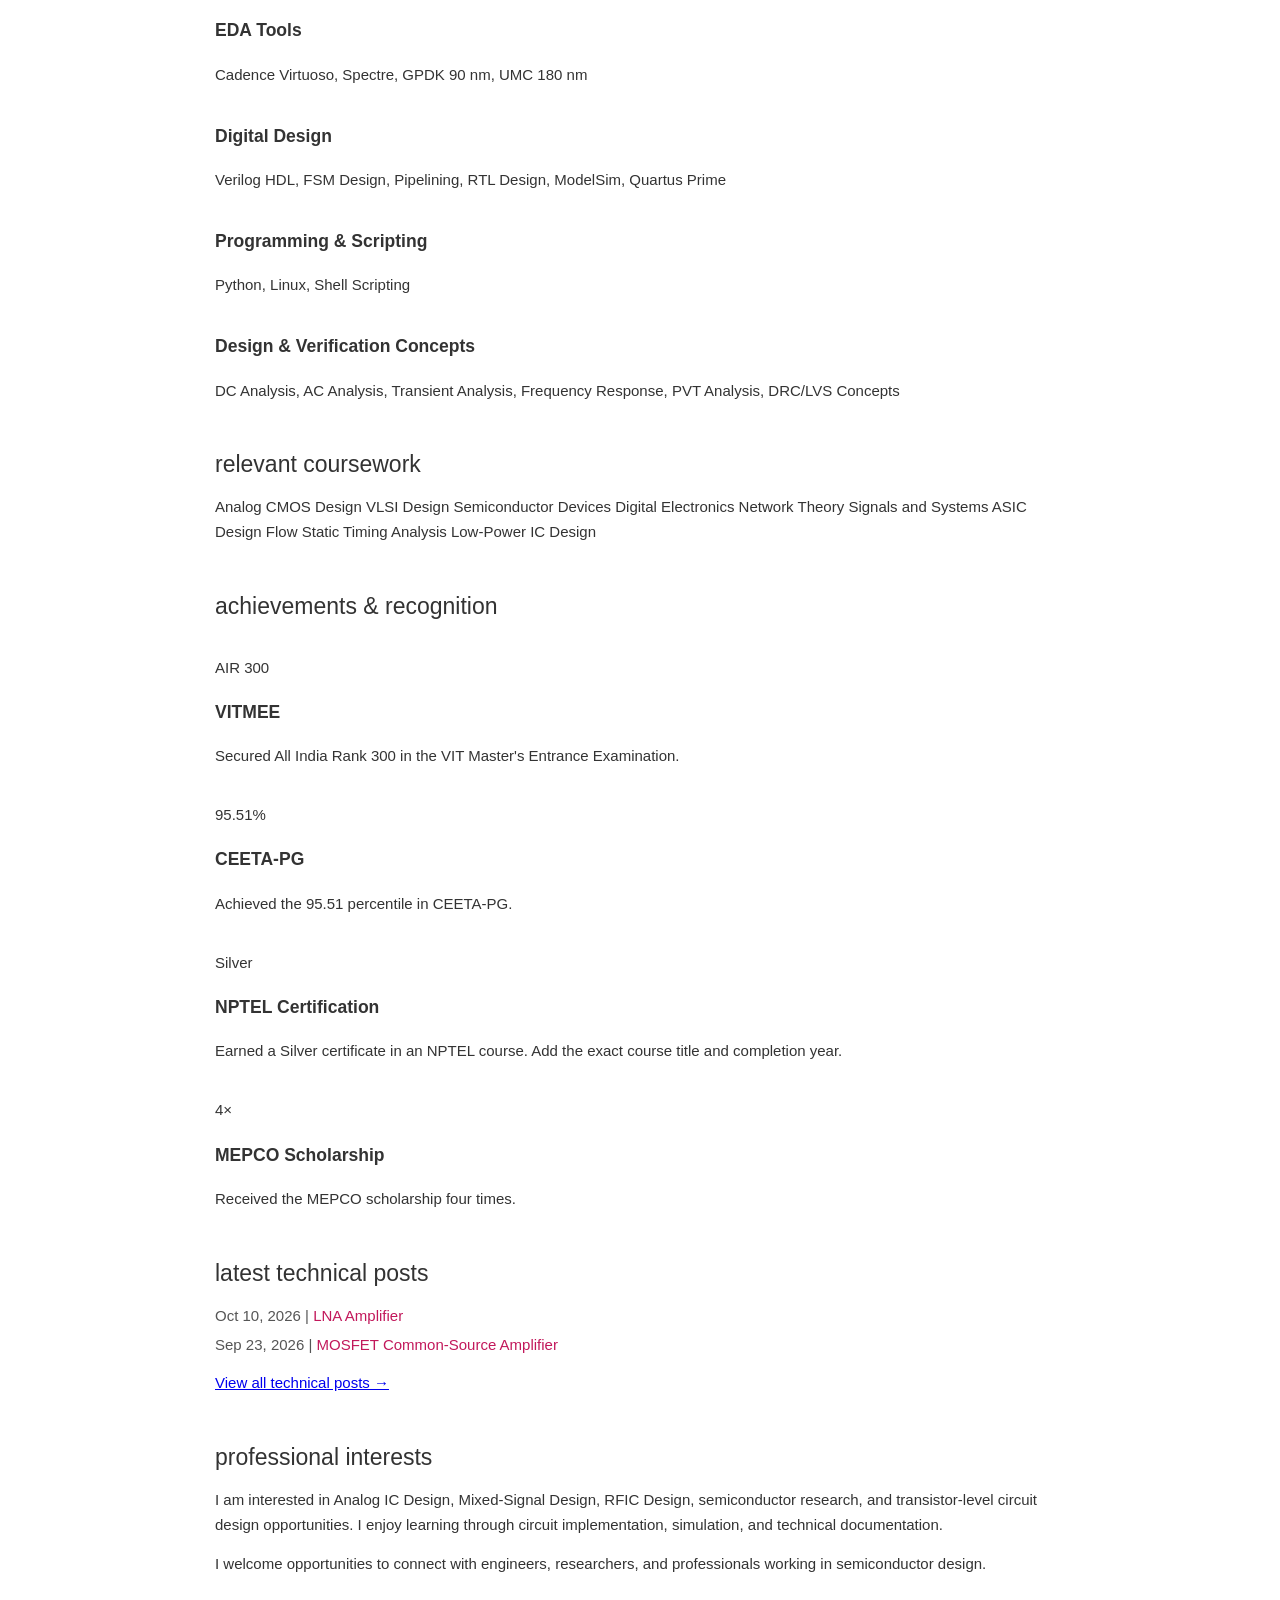
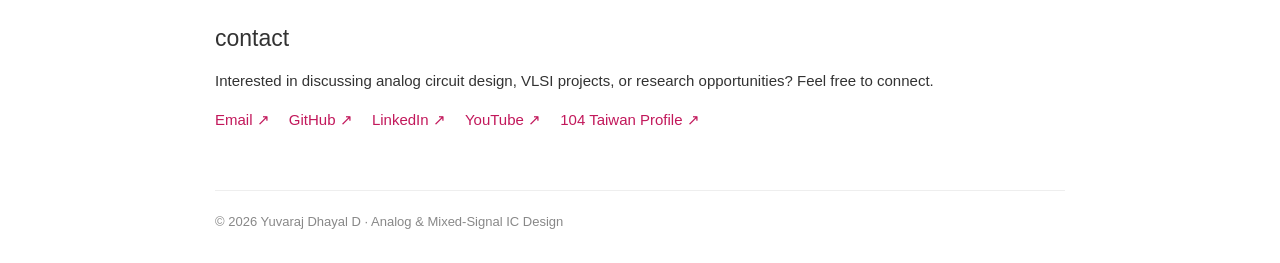
==== commit 8ecb1f72: "Update index.html" ====
--- a/index.html
+++ b/index.html
@@ -19,15 +19,24 @@
 <body>
 
   <header class="site-header">
-    <nav>
-      <a class="active" href="#about">about</a>
-      <a href="#education">education</a>
-      <a href="#projects">projects</a>
-      <a href="#achievements">achievements</a>
-      <a href="blog.html">blog</a>
-      <a href="Yuvaraj_Dhayal_Resume.pdf" target="_blank"
-         rel="noopener noreferrer">cv</a>
-    </nav>
+   
+<nav>
+  <a class="active" href="index.html">about</a>
+  <a href="blog.html">blog</a>
+  <a href="Yuvaraj_Dhayal_Resume.pdf" target="_blank"
+     rel="noopener noreferrer">cv</a>
+
+  <a class="search-icon" href="./search.html"
+     aria-label="Search" title="Search">
+    <svg viewBox="0 0 24 24" fill="none"
+         stroke="currentColor" stroke-width="1.8"
+         stroke-linecap="round">
+      <circle cx="11" cy="11" r="6.5"></circle>
+      <path d="M16 16l5 5"></path>
+    </svg>
+  </a>
+</nav>
+
   </header>
 
   <main>
--- a/style.css
+++ b/style.css
@@ -527,6 +527,179 @@
     display: inline-block;
 }
 
+/* New portfolio sections */
+
+html {
+  scroll-behavior: smooth;
+  scroll-padding-top: 90px;
+}
+
+section {
+  margin-bottom: 64px;
+}
+
+.eyebrow,
+.project-category {
+  font-size: 0.75rem;
+  letter-spacing: 0.12em;
+  text-transform: uppercase;
+  color: #777;
+}
+
+.section-intro {
+  max-width: 650px;
+  line-height: 1.8;
+}
+
+.hero-links,
+.contact-links,
+.tag-list {
+  display: flex;
+  flex-wrap: wrap;
+  gap: 12px;
+}
+
+.hero-links a,
+.contact-links a {
+  display: inline-block;
+  margin: 8px 14px 8px 0;
+}
+
+.tag-list span {
+  padding: 7px 12px;
+  border: 1px solid #ddd;
+  border-radius: 4px;
+  font-size: 0.88rem;
+}
+
+.timeline {
+  border-left: 2px solid #ddd;
+  margin-left: 8px;
+  padding-left: 24px;
+}
+
+.timeline-item {
+  position: relative;
+  margin-bottom: 32px;
+}
+
+.timeline-item::before {
+  content: "";
+  position: absolute;
+  left: -31px;
+  top: 7px;
+  width: 10px;
+  height: 10px;
+  border-radius: 50%;
+  background: currentColor;
+}
+
+.timeline-item h3,
+.project-card h3,
+.skill-item h3,
+.achievement h3 {
+  margin-bottom: 8px;
+}
+
+.item-date,
+.institution,
+.result,
+.tech-stack,
+.metrics {
+  font-size: 0.9rem;
+}
+
+.item-date,
+.project-category {
+  color: #777;
+}
+
+.result,
+.metrics {
+  font-weight: 600;
+}
+
+.project-grid,
+.skill-grid {
+  display: grid;
+  grid-template-columns: repeat(2, minmax(0, 1fr));
+  gap: 18px;
+}
+
+.project-card,
+.skill-item {
+  border: 1px solid #ddd;
+  border-radius: 6px;
+  padding: 20px;
+  min-width: 0;
+}
+
+.project-card p,
+.skill-item p {
+  line-height: 1.75;
+}
+
+.project-card > a {
+  display: inline-block;
+  margin-top: 8px;
+}
+
+.achievement-list {
+  display: grid;
+  gap: 20px;
+}
+
+.achievement {
+  display: grid;
+  grid-template-columns: 110px minmax(0, 1fr);
+  gap: 20px;
+  align-items: start;
+  padding-bottom: 18px;
+  border-bottom: 1px solid #ddd;
+}
+
+.achievement-number {
+  font-weight: 700;
+  font-size: 1.2rem;
+  margin-top: 0;
+}
+
+.achievement p {
+  line-height: 1.7;
+}
+
+.contact-links {
+  margin-top: 20px;
+}
+
+footer {
+  margin-top: 50px;
+  padding: 24px 0;
+  border-top: 1px solid #ddd;
+  font-size: 0.85rem;
+}
+
+@media (max-width: 650px) {
+  .project-grid,
+  .skill-grid {
+    grid-template-columns: 1fr;
+  }
+
+  .achievement {
+    grid-template-columns: 85px minmax(0, 1fr);
+    gap: 12px;
+  }
+
+  .site-header nav {
+    flex-wrap: wrap;
+    gap: 12px;
+  }
+
+  section {
+    margin-bottom: 44px;
+  }
+}
+
   .section-title {
     font-size: 21px;
   }
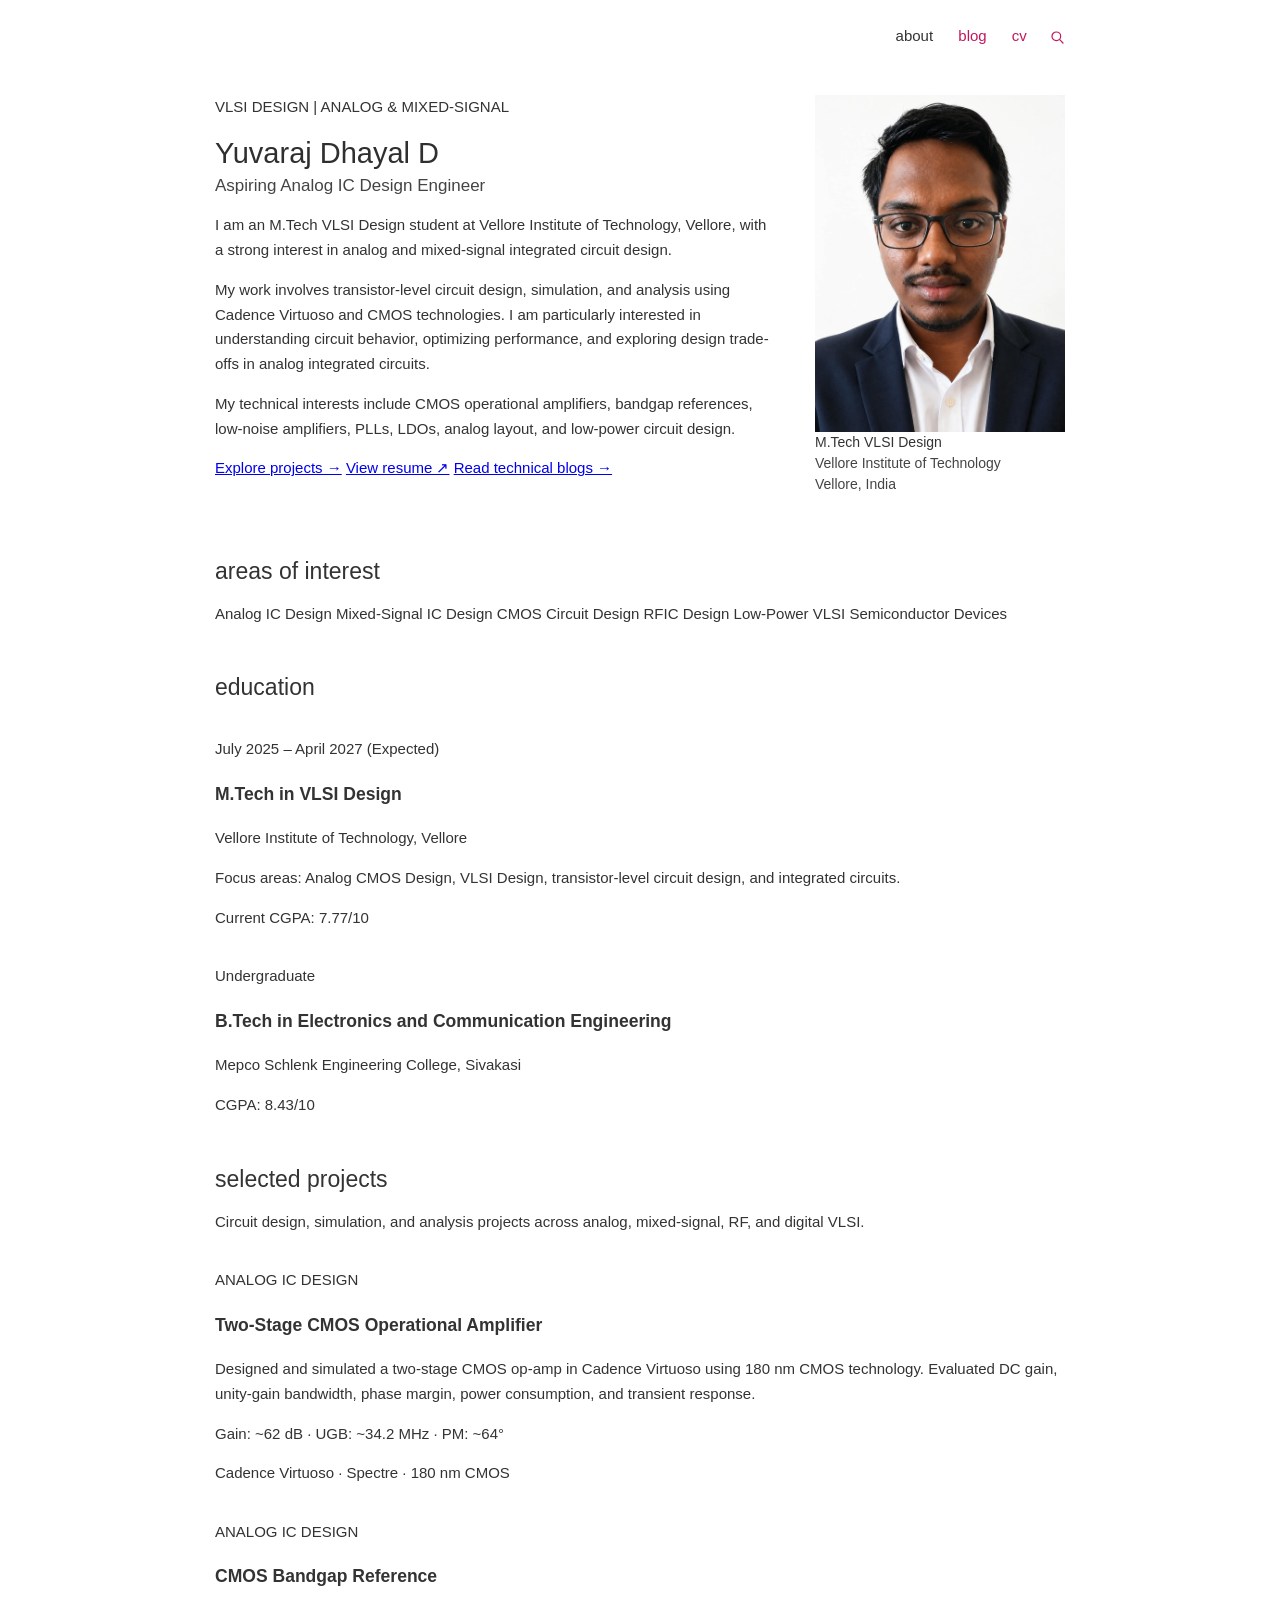
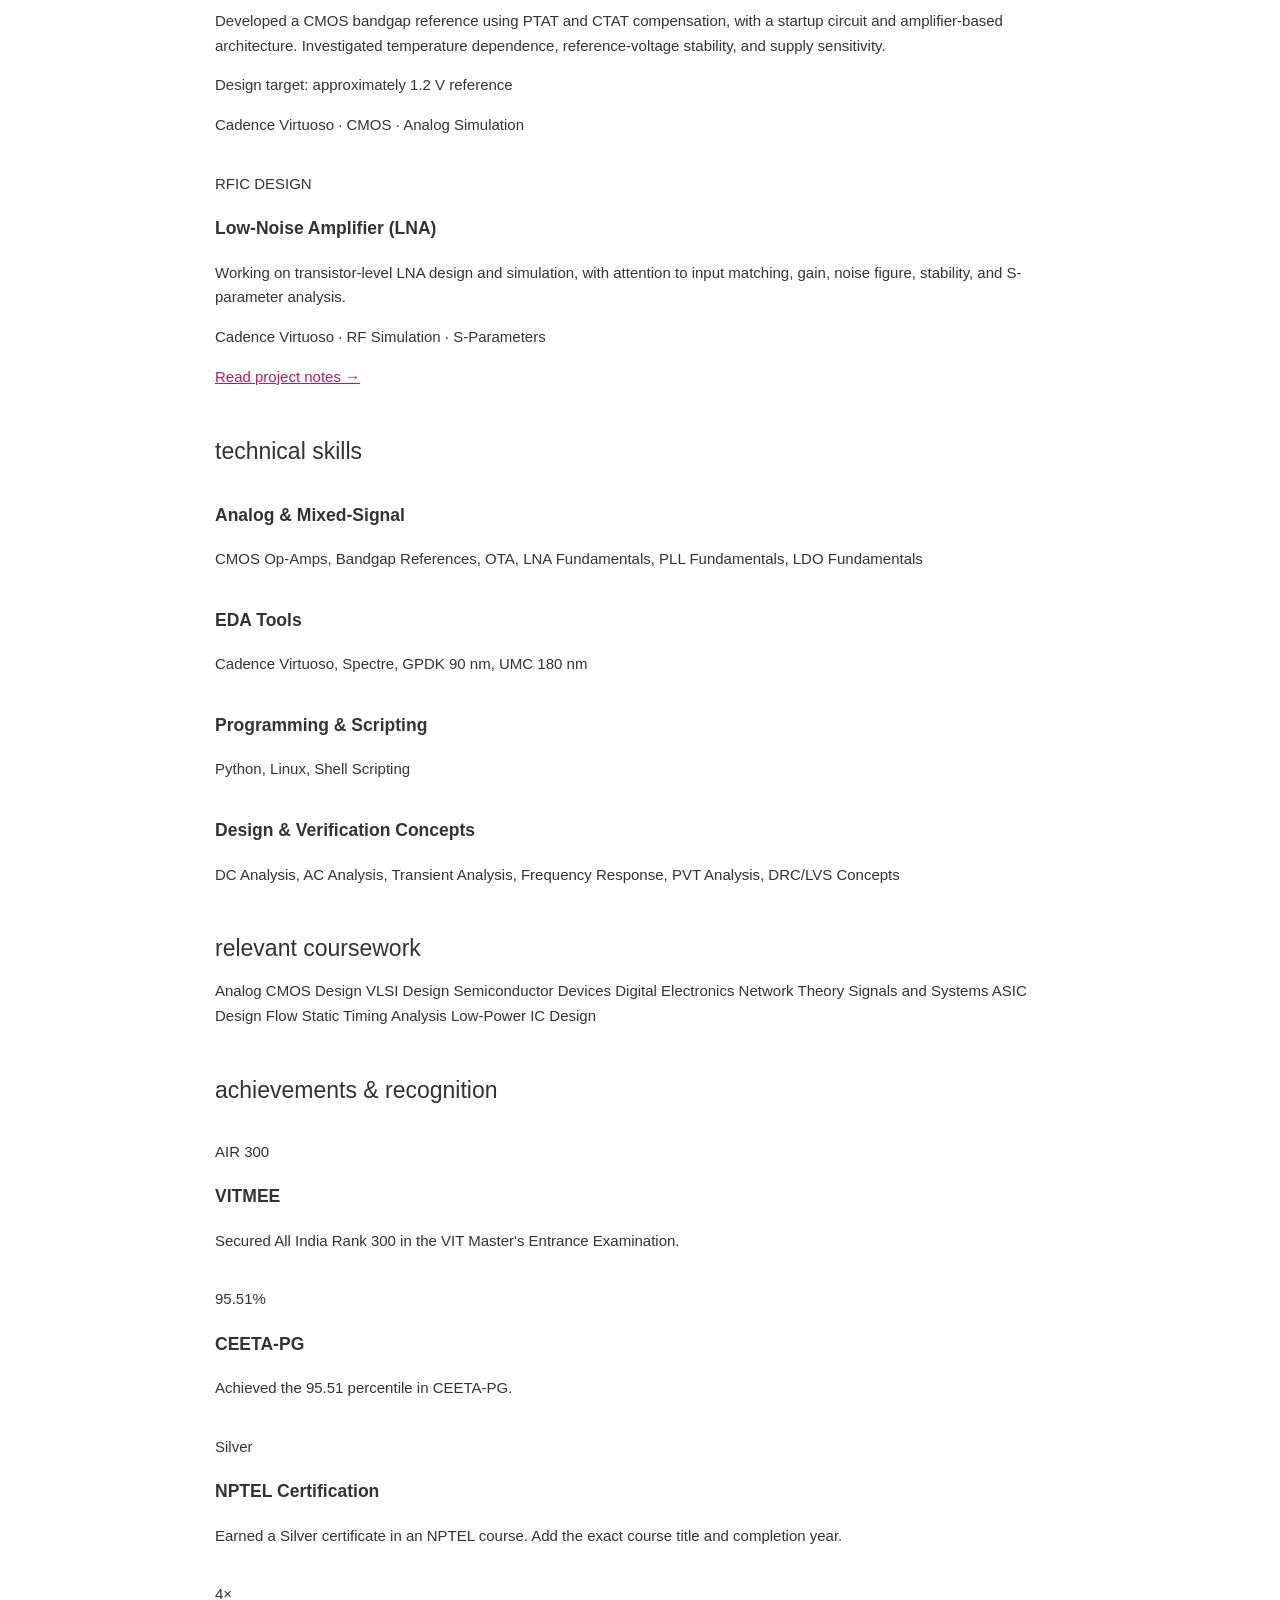
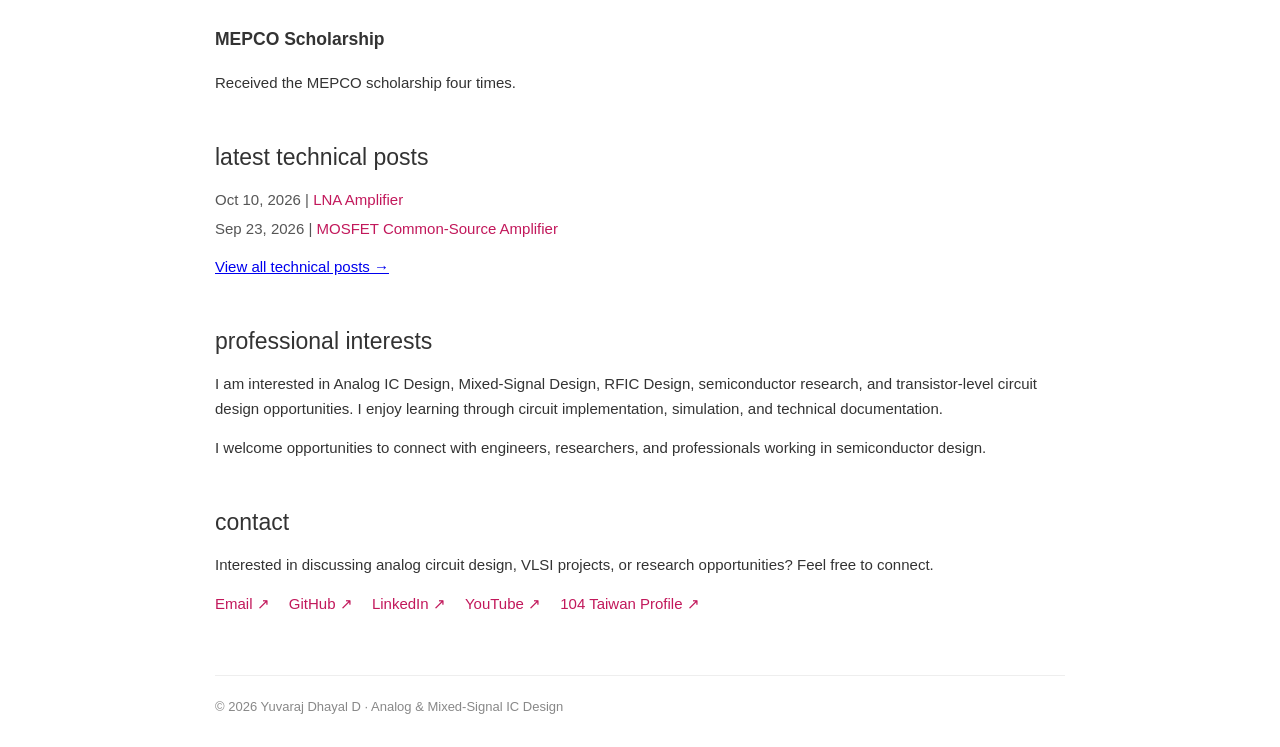
==== commit 22dc0d59: "Update index.html" ====
--- a/index.html
+++ b/index.html
@@ -131,8 +131,8 @@
         <article class="timeline-item">
           <p class="item-date">Undergraduate</p>
           <h3>B.Tech in Electronics and Communication Engineering</h3>
-          <p class="institution">[Your B.Tech College Name]</p>
-          <p class="result">CGPA: 8.48/10</p>
+          <p class="institution">Mepco Schlenk Engineering College, Sivakasi</p>
+          <p class="result">CGPA: 8.43/10</p>
         </article>
 
       </div>
@@ -202,71 +202,7 @@
           </a>
         </article>
 
-        <article class="project-card">
-          <p class="project-category">ANALOG FILTER DESIGN</p>
-          <h3>OTA-C Low-Pass Filter</h3>
-          <p>
-            Explored an active-RC alternative using an
-            operational-transconductance-amplifier-based architecture
-            for integrated low-pass filtering.
-          </p>
-          <p class="tech-stack">
-            Analog CMOS · OTA · Frequency Response
-          </p>
-        </article>
-
-        <article class="project-card">
-          <p class="project-category">LOW-POWER VLSI</p>
-          <h3>Low-Power 8 × 8 SRAM</h3>
-          <p>
-            Developing an SRAM design incorporating a modified
-            6T cell and sleep-transistor-based power gating.
-            Peripheral circuits include precharge, write drivers,
-            row decoding, and sensing.
-          </p>
-          <p class="tech-stack">
-            Cadence Virtuoso · SRAM · Low-Power Design
-          </p>
-        </article>
-
-        <article class="project-card">
-          <p class="project-category">DIGITAL VLSI</p>
-          <h3>16-Bit Pipelined ALU</h3>
-          <p>
-            Implemented a 16-bit arithmetic and logic unit with
-            two-stage pipelining using Verilog and Quartus Prime.
-          </p>
-          <p class="tech-stack">
-            Verilog · Quartus Prime · Digital Design
-          </p>
-        </article>
-
-        <article class="project-card">
-          <p class="project-category">DIGITAL DESIGN</p>
-          <h3>8 × 4 Barrel Shifter</h3>
-          <p>
-            Designed and evaluated a right barrel shifter using
-            pass-transistor logic and transmission-gate logic
-            in a 90 nm CMOS design environment.
-          </p>
-          <p class="tech-stack">
-            GPDK 90 nm · PTL · TGL · Cadence Virtuoso
-          </p>
-        </article>
-
-        <article class="project-card">
-          <p class="project-category">PROCESS & DEVICE DESIGN</p>
-          <h3>TCAD and Machine Learning</h3>
-          <p>
-            Add your exact project title, device structure,
-            simulation methodology, machine-learning approach,
-            and measured results here.
-          </p>
-          <p class="tech-stack">
-            TCAD · Semiconductor Devices · Machine Learning
-          </p>
-        </article>
-
+       
       </div>
     </section>
 
@@ -293,14 +229,7 @@
           </p>
         </article>
 
-        <article class="skill-item">
-          <h3>Digital Design</h3>
-          <p>
-            Verilog HDL, FSM Design, Pipelining,
-            RTL Design, ModelSim, Quartus Prime
-          </p>
-        </article>
-
+   
         <article class="skill-item">
           <h3>Programming & Scripting</h3>
           <p>
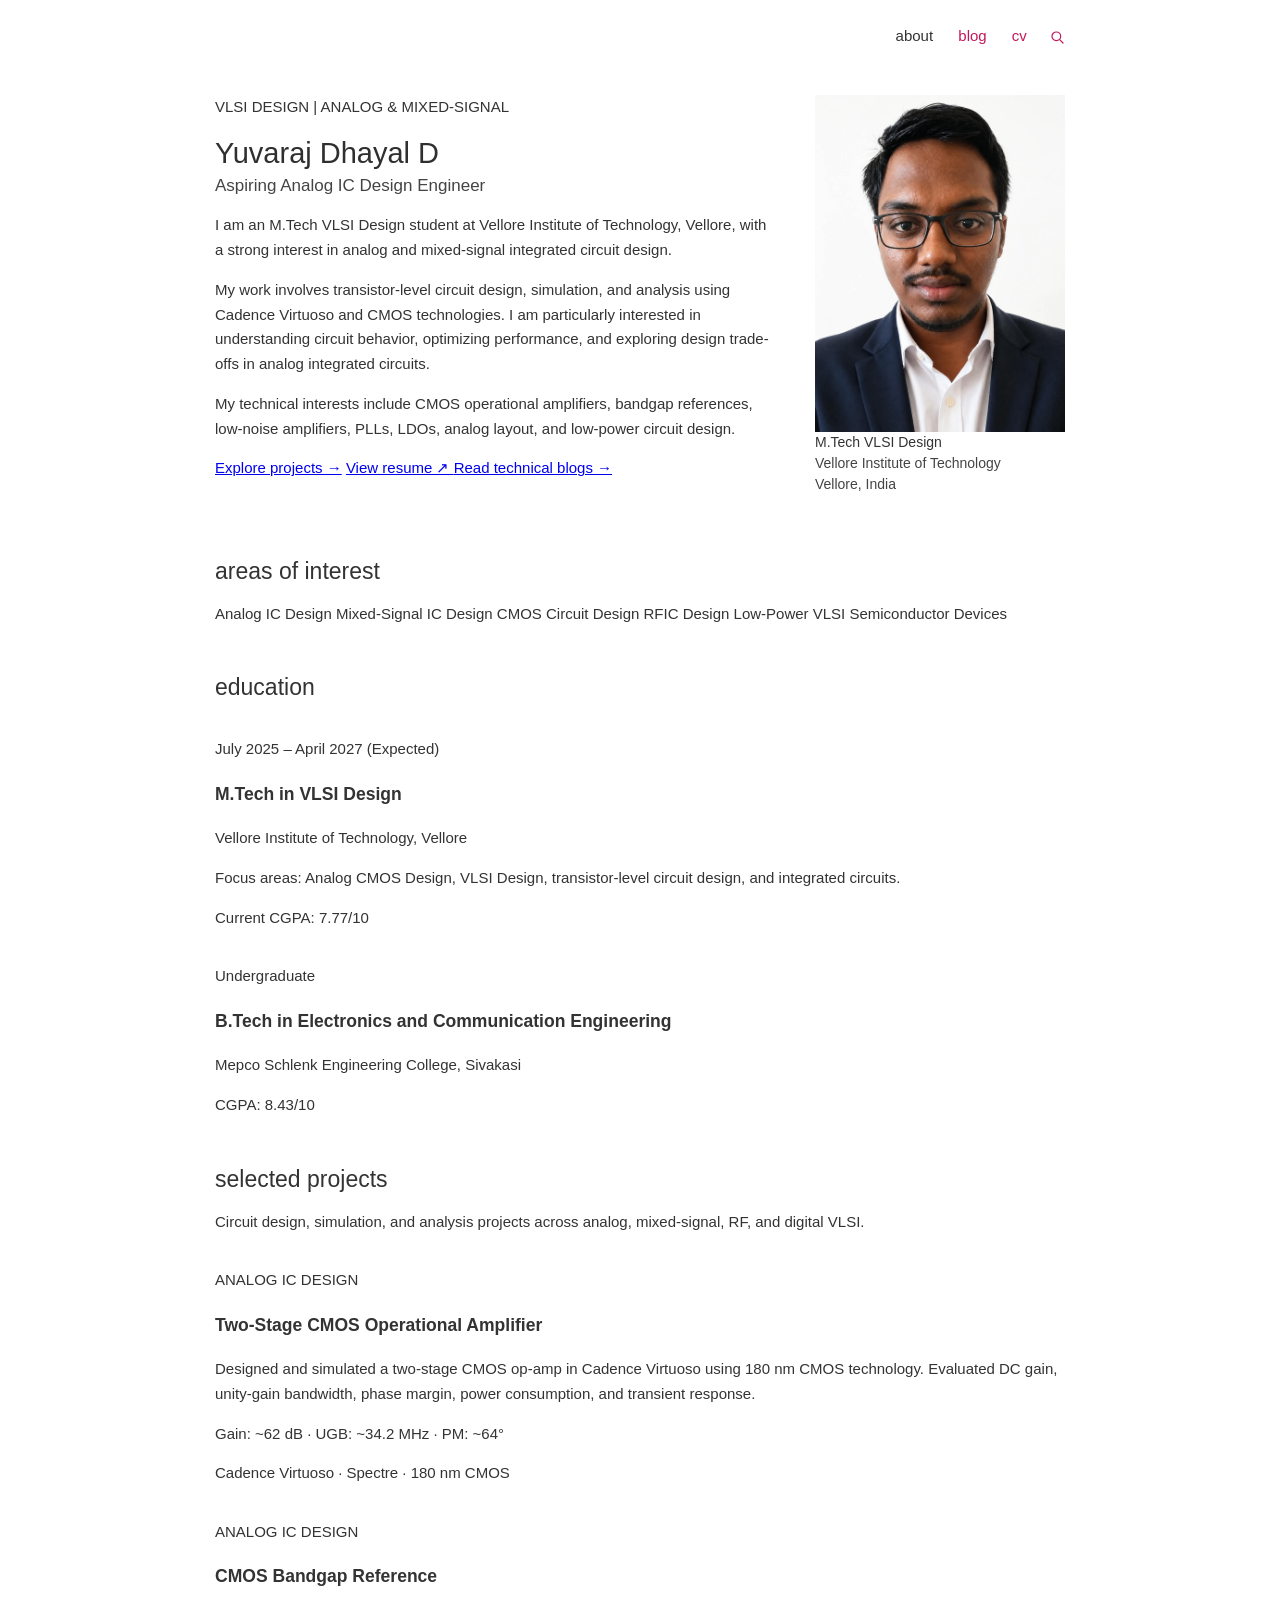
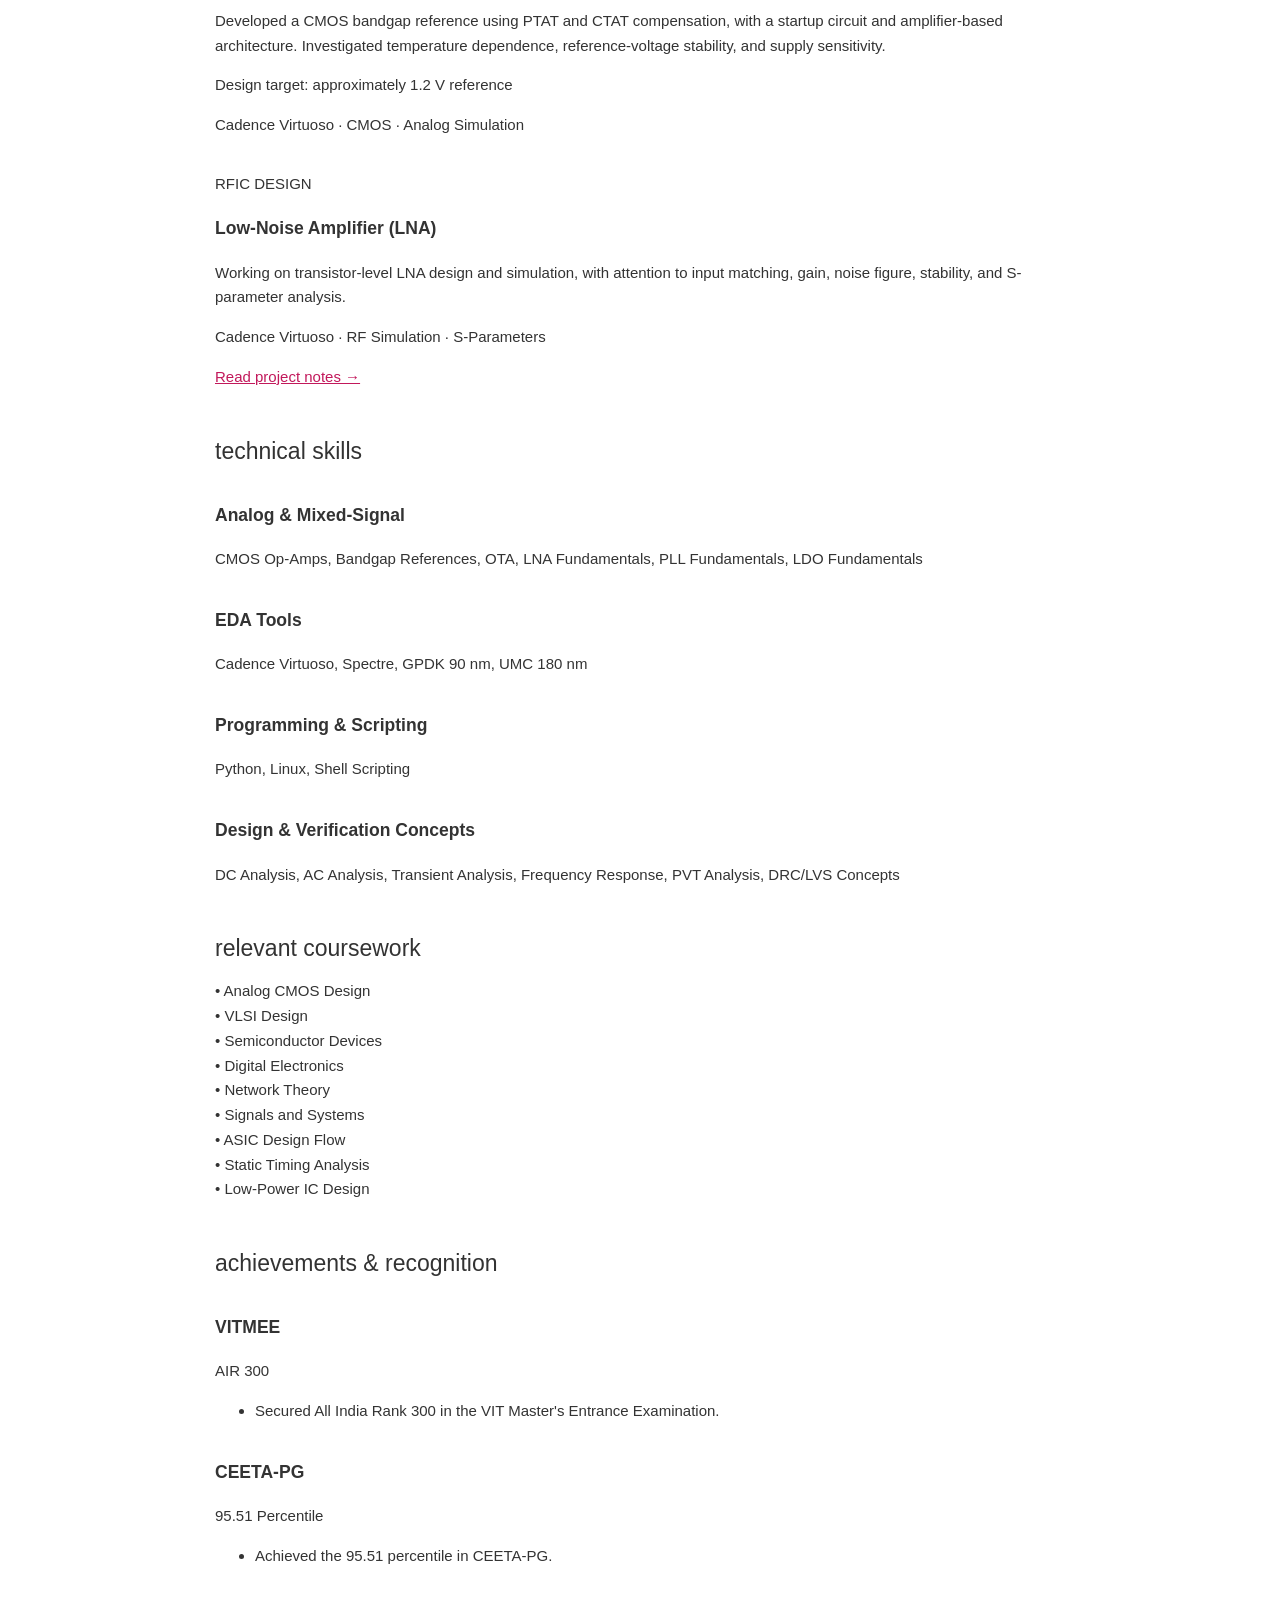
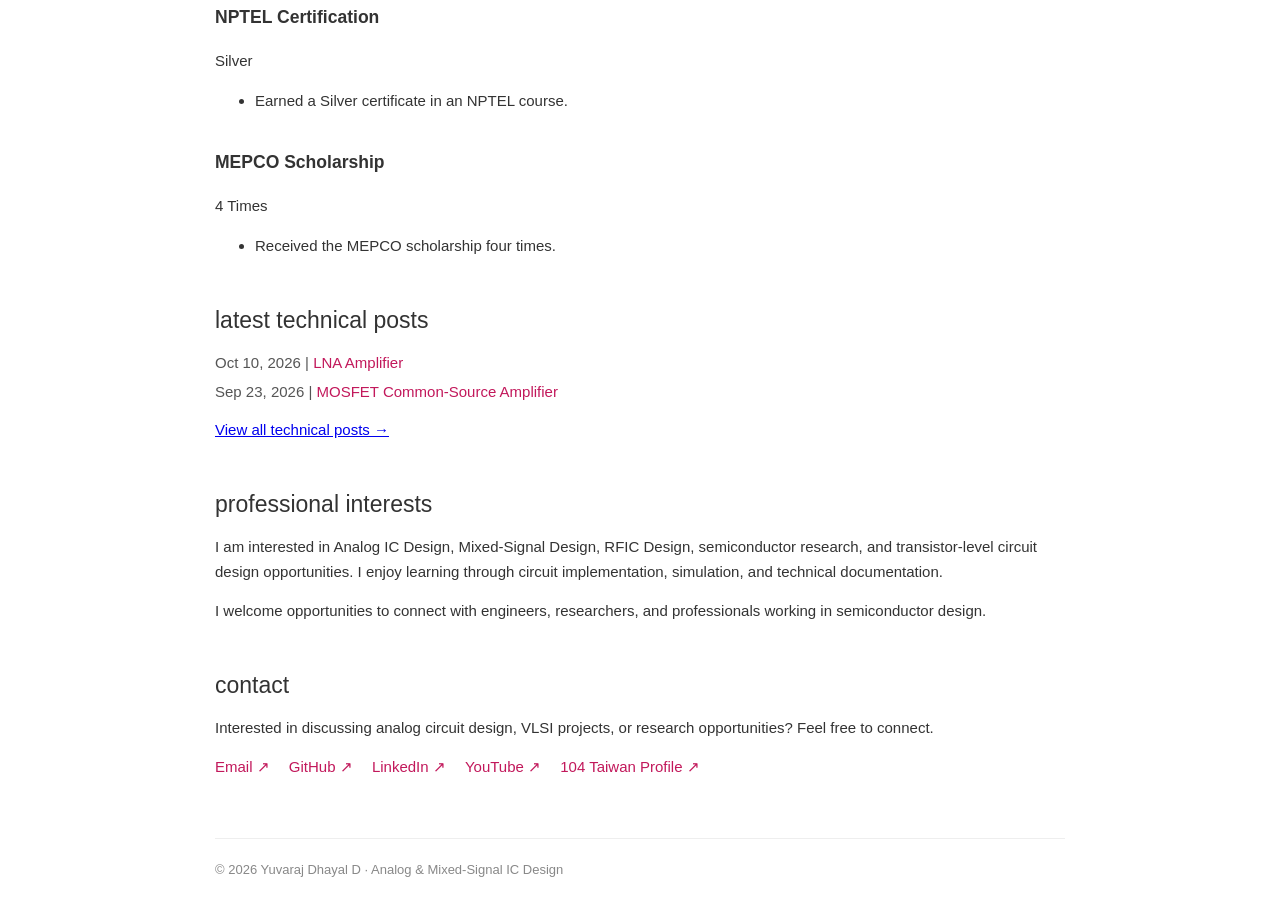
==== commit 2c046580: "Update index.html" ====
--- a/index.html
+++ b/index.html
@@ -1,5 +1,5 @@
 
-<!doctype html>
+<!DOCTYPE html>
 <html lang="en">
 
 <head>
@@ -19,24 +19,22 @@
 <body>
 
   <header class="site-header">
-   
-<nav>
-  <a class="active" href="index.html">about</a>
-  <a href="blog.html">blog</a>
-  <a href="Yuvaraj_Dhayal_Resume.pdf" target="_blank"
-     rel="noopener noreferrer">cv</a>
-
-  <a class="search-icon" href="./search.html"
-     aria-label="Search" title="Search">
-    <svg viewBox="0 0 24 24" fill="none"
-         stroke="currentColor" stroke-width="1.8"
-         stroke-linecap="round">
-      <circle cx="11" cy="11" r="6.5"></circle>
-      <path d="M16 16l5 5"></path>
-    </svg>
-  </a>
-</nav>
-
+    <nav>
+      <a class="active" href="index.html">about</a>
+      <a href="blog.html">blog</a>
+      <a href="Yuvaraj_Dhayal_Resume.pdf"
+         target="_blank" rel="noopener noreferrer">cv</a>
+
+      <a class="search-icon" href="./search.html"
+         aria-label="Search" title="Search">
+        <svg viewBox="0 0 24 24" fill="none"
+             stroke="currentColor" stroke-width="1.8"
+             stroke-linecap="round">
+          <circle cx="11" cy="11" r="6.5"></circle>
+          <path d="M16 16l5 5"></path>
+        </svg>
+      </a>
+    </nav>
   </header>
 
   <main>
@@ -45,7 +43,7 @@
     <section class="intro" id="about">
 
       <div class="intro-text">
-        <p class="eyebrow">VLSI DESIGN | ANALOG & MIXED-SIGNAL</p>
+        <p class="eyebrow">VLSI DESIGN | ANALOG &amp; MIXED-SIGNAL</p>
 
         <h1>Yuvaraj Dhayal D</h1>
 
@@ -74,7 +72,9 @@
         <div class="hero-links">
           <a href="#projects">Explore projects →</a>
           <a href="Yuvaraj_Dhayal_Resume.pdf"
-             target="_blank" rel="noopener noreferrer">View resume ↗</a>
+             target="_blank" rel="noopener noreferrer">
+            View resume ↗
+          </a>
           <a href="blog.html">Read technical blogs →</a>
         </div>
       </div>
@@ -94,7 +94,7 @@
     </section>
 
 
-    <!-- TECHNICAL INTERESTS -->
+    <!-- AREAS OF INTEREST -->
     <section id="interests">
       <h2 class="section-title">areas of interest</h2>
 
@@ -118,20 +118,27 @@
         <article class="timeline-item">
           <p class="item-date">July 2025 – April 2027 (Expected)</p>
           <h3>M.Tech in VLSI Design</h3>
+
           <p class="institution">
             Vellore Institute of Technology, Vellore
           </p>
+
           <p>
             Focus areas: Analog CMOS Design, VLSI Design,
             transistor-level circuit design, and integrated circuits.
           </p>
+
           <p class="result">Current CGPA: 7.77/10</p>
         </article>
 
         <article class="timeline-item">
           <p class="item-date">Undergraduate</p>
           <h3>B.Tech in Electronics and Communication Engineering</h3>
-          <p class="institution">Mepco Schlenk Engineering College, Sivakasi</p>
+
+          <p class="institution">
+            Mepco Schlenk Engineering College, Sivakasi
+          </p>
+
           <p class="result">CGPA: 8.43/10</p>
         </article>
 
@@ -152,35 +159,44 @@
 
         <article class="project-card">
           <p class="project-category">ANALOG IC DESIGN</p>
+
           <h3>Two-Stage CMOS Operational Amplifier</h3>
+
           <p>
             Designed and simulated a two-stage CMOS op-amp in
             Cadence Virtuoso using 180 nm CMOS technology.
             Evaluated DC gain, unity-gain bandwidth, phase margin,
             power consumption, and transient response.
           </p>
+
           <p class="metrics">
             Gain: ~62 dB · UGB: ~34.2 MHz · PM: ~64°
           </p>
+
           <p class="tech-stack">
             Cadence Virtuoso · Spectre · 180 nm CMOS
           </p>
-          <!-- Add your public project repository link here -->
+
+          <!-- Add your public project repository URL here -->
           <!-- <a href="YOUR_OPAMP_GITHUB_URL">View project →</a> -->
         </article>
 
         <article class="project-card">
           <p class="project-category">ANALOG IC DESIGN</p>
+
           <h3>CMOS Bandgap Reference</h3>
+
           <p>
             Developed a CMOS bandgap reference using PTAT and CTAT
             compensation, with a startup circuit and amplifier-based
             architecture. Investigated temperature dependence,
             reference-voltage stability, and supply sensitivity.
           </p>
+
           <p class="metrics">
             Design target: approximately 1.2 V reference
           </p>
+
           <p class="tech-stack">
             Cadence Virtuoso · CMOS · Analog Simulation
           </p>
@@ -188,21 +204,24 @@
 
         <article class="project-card">
           <p class="project-category">RFIC DESIGN</p>
+
           <h3>Low-Noise Amplifier (LNA)</h3>
+
           <p>
             Working on transistor-level LNA design and simulation,
             with attention to input matching, gain, noise figure,
             stability, and S-parameter analysis.
           </p>
+
           <p class="tech-stack">
             Cadence Virtuoso · RF Simulation · S-Parameters
           </p>
+
           <a href="./lna-amplifier-detailed.html">
             Read project notes →
           </a>
         </article>
 
-       
       </div>
     </section>
 
@@ -214,7 +233,7 @@
       <div class="skill-grid">
 
         <article class="skill-item">
-          <h3>Analog & Mixed-Signal</h3>
+          <h3>Analog &amp; Mixed-Signal</h3>
           <p>
             CMOS Op-Amps, Bandgap References, OTA,
             LNA Fundamentals, PLL Fundamentals, LDO Fundamentals
@@ -224,96 +243,137 @@
         <article class="skill-item">
           <h3>EDA Tools</h3>
           <p>
-            Cadence Virtuoso, Spectre, GPDK 90 nm,
-            UMC 180 nm
-          </p>
-        </article>
-
-   
+            Cadence Virtuoso, Spectre, GPDK 90 nm, UMC 180 nm
+          </p>
+        </article>
+
         <article class="skill-item">
-          <h3>Programming & Scripting</h3>
+          <h3>Programming &amp; Scripting</h3>
           <p>
             Python, Linux, Shell Scripting
           </p>
         </article>
 
         <article class="skill-item">
-          <h3>Design & Verification Concepts</h3>
+          <h3>Design &amp; Verification Concepts</h3>
           <p>
             DC Analysis, AC Analysis, Transient Analysis,
-            Frequency Response, PVT Analysis,
-            DRC/LVS Concepts
-          </p>
-        </article>
-
-      </div>
-    </section>
-
-
-    <!-- COURSEWORK -->
+            Frequency Response, PVT Analysis, DRC/LVS Concepts
+          </p>
+        </article>
+
+      </div>
+    </section>
+
+
+    <!-- RELEVANT COURSEWORK -->
     <section id="coursework">
       <h2 class="section-title">relevant coursework</h2>
 
-      <div class="tag-list">
-        <span>Analog CMOS Design</span>
-        <span>VLSI Design</span>
-        <span>Semiconductor Devices</span>
-        <span>Digital Electronics</span>
-        <span>Network Theory</span>
-        <span>Signals and Systems</span>
-        <span>ASIC Design Flow</span>
-        <span>Static Timing Analysis</span>
-        <span>Low-Power IC Design</span>
-      </div>
-    </section>
-
-
-    <!-- ACHIEVEMENTS -->
+      <div class="coursework-grid">
+
+        <div class="coursework-item">
+          <span class="coursework-bullet">•</span>
+          <span>Analog CMOS Design</span>
+        </div>
+
+        <div class="coursework-item">
+          <span class="coursework-bullet">•</span>
+          <span>VLSI Design</span>
+        </div>
+
+        <div class="coursework-item">
+          <span class="coursework-bullet">•</span>
+          <span>Semiconductor Devices</span>
+        </div>
+
+        <div class="coursework-item">
+          <span class="coursework-bullet">•</span>
+          <span>Digital Electronics</span>
+        </div>
+
+        <div class="coursework-item">
+          <span class="coursework-bullet">•</span>
+          <span>Network Theory</span>
+        </div>
+
+        <div class="coursework-item">
+          <span class="coursework-bullet">•</span>
+          <span>Signals and Systems</span>
+        </div>
+
+        <div class="coursework-item">
+          <span class="coursework-bullet">•</span>
+          <span>ASIC Design Flow</span>
+        </div>
+
+        <div class="coursework-item">
+          <span class="coursework-bullet">•</span>
+          <span>Static Timing Analysis</span>
+        </div>
+
+        <div class="coursework-item">
+          <span class="coursework-bullet">•</span>
+          <span>Low-Power IC Design</span>
+        </div>
+
+      </div>
+    </section>
+
+
+    <!-- ACHIEVEMENTS AND RECOGNITION -->
     <section id="achievements">
-      <h2 class="section-title">achievements & recognition</h2>
-
-      <div class="achievement-list">
-
-        <article class="achievement">
+      <h2 class="section-title">achievements &amp; recognition</h2>
+
+      <div class="achievement-grid">
+
+        <article class="achievement-card">
+          <h3>VITMEE</h3>
+
           <p class="achievement-number">AIR 300</p>
-          <div>
-            <h3>VITMEE</h3>
-            <p>
+
+          <ul>
+            <li>
               Secured All India Rank 300 in the VIT Master's
               Entrance Examination.
-            </p>
-          </div>
-        </article>
-
-        <article class="achievement">
-          <p class="achievement-number">95.51%</p>
-          <div>
-            <h3>CEETA-PG</h3>
-            <p>
+            </li>
+          </ul>
+        </article>
+
+        <article class="achievement-card">
+          <h3>CEETA-PG</h3>
+
+          <p class="achievement-number">95.51 Percentile</p>
+
+          <ul>
+            <li>
               Achieved the 95.51 percentile in CEETA-PG.
-            </p>
-          </div>
-        </article>
-
-        <article class="achievement">
+            </li>
+          </ul>
+        </article>
+
+        <article class="achievement-card">
+          <h3>NPTEL Certification</h3>
+
           <p class="achievement-number">Silver</p>
-          <div>
-            <h3>NPTEL Certification</h3>
-            <p>
+
+          <ul>
+            <li>
               Earned a Silver certificate in an NPTEL course.
-              Add the exact course title and completion year.
-            </p>
-          </div>
-        </article>
-
-        <article class="achievement">
-          <p class="achievement-number">4×</p>
-          <div>
-            <h3>MEPCO Scholarship</h3>
-            <p>
+            </li>
+          </ul>
+        </article>
+
+        <article class="achievement-card">
+          <h3>MEPCO Scholarship</h3>
+
+          <p class="achievement-number">4 Times</p>
+
+          <ul>
+            <li>
               Received the MEPCO scholarship four times.
-            </p>
-          </div>
+            </li>
+          </ul>
         </article>
 
       </div>
@@ -325,6 +385,7 @@
       <h2 class="section-title">latest technical posts</h2>
 
       <div class="posts">
+
         <div class="post">
           <time datetime="2026-10-10">Oct 10, 2026</time>
           <a href="./lna-amplifier-detailed.html">
@@ -338,13 +399,16 @@
             MOSFET Common-Source Amplifier
           </a>
         </div>
-      </div>
-
-      <p><a href="blog.html">View all technical posts →</a></p>
-    </section>
-
-
-    <!-- CAREER INTERESTS -->
+
+      </div>
+
+      <p>
+        <a href="blog.html">View all technical posts →</a>
+      </p>
+    </section>
+
+
+    <!-- PROFESSIONAL INTERESTS -->
     <section id="opportunities">
       <h2 class="section-title">professional interests</h2>
 
@@ -374,6 +438,7 @@
       </p>
 
       <div class="contact-links">
+
         <a href="mailto:YOUR_EMAIL@example.com">Email ↗</a>
 
         <a href="https://github.com/yugsdhdsj256753"
@@ -396,13 +461,14 @@
            target="_blank" rel="noopener noreferrer">
           104 Taiwan Profile ↗
         </a>
+
       </div>
     </section>
 
   </main>
 
   <footer>
-    © 2026 Yuvaraj Dhayal D · Analog & Mixed-Signal IC Design
+    © 2026 Yuvaraj Dhayal D · Analog &amp; Mixed-Signal IC Design
   </footer>
 
 </body>
